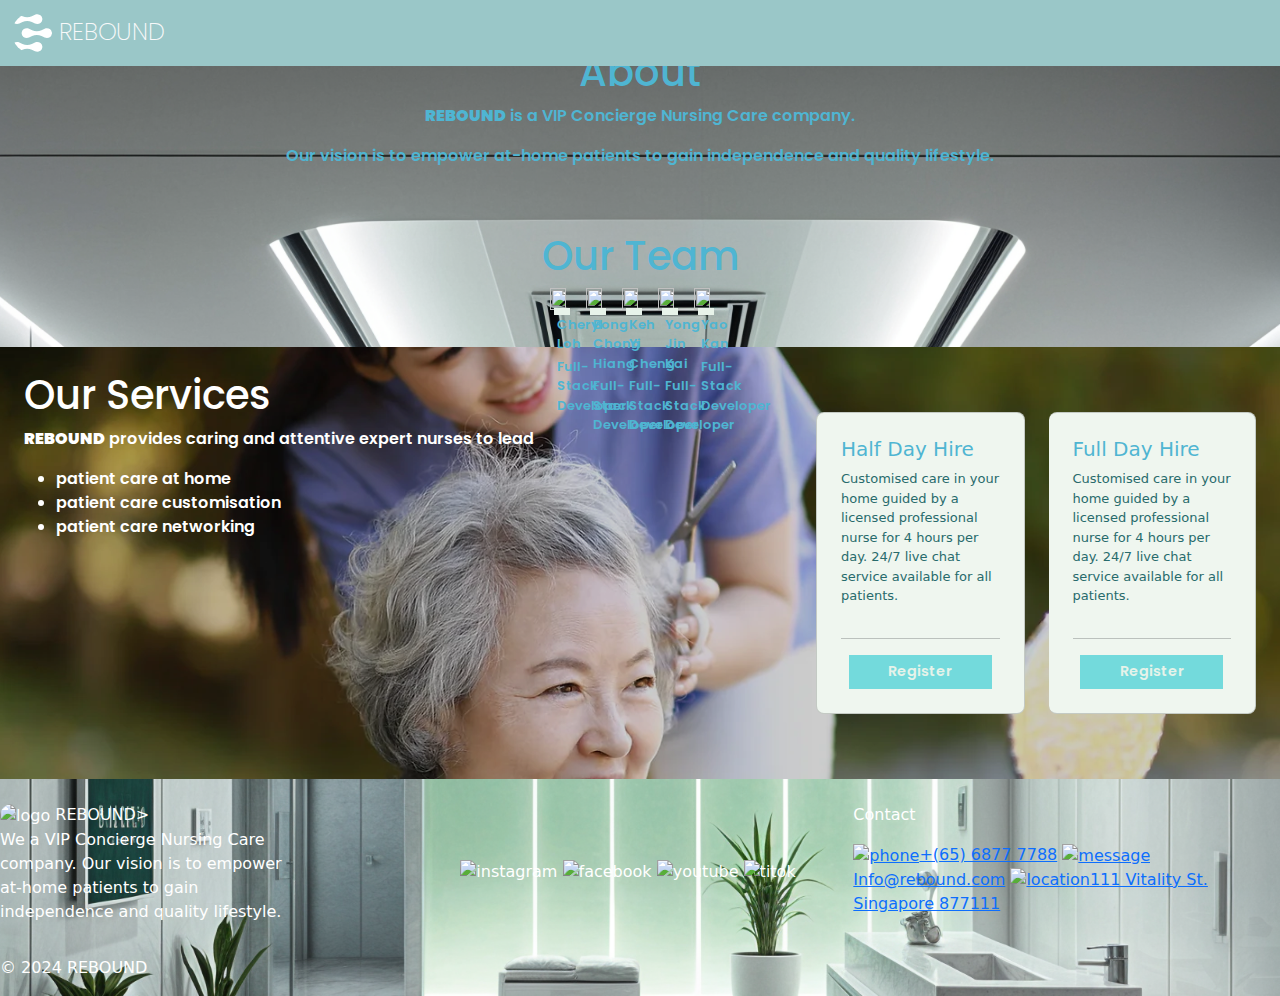
==== aboutus.html @ 7e70b180 "Merge pull request #5 from bong033/register" ====
<!DOCTYPE html>
<html lang="en">
<head>
    <meta charset="UTF-8">
    <meta name="viewport" content="width=device-width, initial-scale=1.0">
    <title>About Us</title>
    <link
      href="https://cdn.jsdelivr.net/npm/bootstrap@5.3.3/dist/css/bootstrap.min.css"
      rel="stylesheet"
      integrity="sha384-QWTKZyjpPEjISv5WaRU9OFeRpok6YctnYmDr5pNlyT2bRjXh0JMhjY6hW+ALEwIH"
      crossorigin="anonymous"
    />
    <!-- Import fonts awesome stylesheet -->
    <link rel="stylesheet" href="https://cdnjs.cloudflare.com/ajax/libs/font-awesome/6.6.0/css/all.min.css" integrity="sha512-Kc323vGBEqzTmouAECnVceyQqyqdsSiqLQISBL29aUW4U/M7pSPA/gEUZQqv1cwx4OnYxTxve5UMg5GT6L4JJg==" crossorigin="anonymous" referrerpolicy="no-referrer" />
    <!-- <link rel="stylesheet" href="../styles/index.css"> -->
    <link rel="stylesheet" href="/styles/index.css">
    <link rel="stylesheet" href="/styles/navbar.css">
    <link rel="stylesheet" href="/styles/footer.css">
    <link rel="stylesheet" href="styles/about.css">
</head>
<body>
   
    <!-- start of offcanvas navigation -->
    <nav class="navbar navbar-default navbar-expand-sm fixed-top" style="width: 100%">
        <div class="container-fluid">
            <a class="navbar-brand text-light" href="/index.html"><img src="/img/logo.svg" alt="logo"
                    style="width: 40px; height: 40px; object-fit: cover" class="rounded-pill" />&nbsp;REBOUND</a>
            <button class="navbar-toggler" type="button" data-bs-toggle="offcanvas" data-bs-target="#offcanvasNavbar"
                aria-controls="offcanvasNavbar" aria-label="Toggle navigation">
                <span class="navbar-toggler-icon"></span>
            </button>

            <!-- Offcanvas Menu -->
            <div class="offcanvas offcanvas-end" tabindex="-1" id="offcanvasNavbar"
                aria-labelledby="offcanvasNavbarLabel">
                <div class="offcanvas-header">
                    <h5 class="offcanvas-title" id="offcanvasNavbarLabel"></h5>
                    <button type="button" class="btn-close btn-close-black" data-bs-dismiss="offcanvas"
                        aria-label="Close"></button>
                </div>
                <div class="offcanvas-body bg-dark navbar-dark menu" id="navbarNav">
                    <div>
                       <!-- dynamic navbar -->
                    </div>   
                                  
                </div>
            </div>
        </div>
    </nav>
    <!-- end of offcanvasnavigation -->

    <!-- remove this divider when insert relevant page -->
    <!-- divider -->
    <div class="about-container">
        <div class="d-flex flex-column align-items-center about-text mx-5">
            <h1 class="mt-5">About</h1>
            <p class="poppins-semibold"><strong>REBOUND</strong> is a VIP Concierge Nursing Care company.</p>
            <p class="poppins-semibold">Our vision is to empower at-home patients to gain independence and quality
                lifestyle.</p>
        </div>
        <div class="our-team mt-5">
            <h1 class="text-center">Our Team</h1>
        </div>
        <div class="d-flex flex-wrap justify-content-center our-team-container ">
            <div class="position-relative img-container col-5 col-sm-5 col-md-auto">
                <img src="Images/imgplaceholder.png" alt="">
                <div class="our-team-text-container d-flex flex-column position-absolute bottom-0 end-0">
                    <p class="name ">Cheryl Loh</p>
                    <p class="job">Full-Stack Developer</p>
                </div>
            </div>
            <div class="position-relative img-container col-5 col-sm-5 col-md-auto">
                <img src="Images/imgplaceholder.png" alt="">
                <div class="our-team-text-container d-flex flex-column position-absolute bottom-0 end-0">
                    <p class="name">Bong Chong Hiang</p>
                    <p class="job">Full-Stack Developer</p>
                </div>
            </div>
            <div class="position-relative img-container col-5 col-sm-5 col-md-auto">
                <img src="Images/imgplaceholder.png" alt="">
                <div class="our-team-text-container d-flex flex-column position-absolute bottom-0 end-0">
                    <p class="name">Keh Yi Cheng</p>
                    <p class="job">Full-Stack Developer</p>
                </div>
            </div>
            <div class="position-relative img-container col-5 col-sm-5 col-md-auto">
                <img src="Images/imgplaceholder.png" alt="">
                <div class="our-team-text-container d-flex flex-column position-absolute bottom-0 end-0">
                    <p class="name">Yong Jin Kai</p>
                    <p class="job">Full-Stack Developer</p>
                </div>
            </div>
            <div class="position-relative img-container col-5 col-sm-5 col-md-auto">
                <img src="Images/imgplaceholder.png" alt="">
                <div class="our-team-text-container d-flex flex-column position-absolute bottom-0 end-0">
                    <p class="name">Yao Kan</p>
                    <p class="job">Full-Stack Developer</p>
                </div>
            </div>
        </div>
    </div>

    <div class="our-services-container d-flex justify-content-between">
        <div class="our-services-text">
            <h1 class="poppins-extralight">Our Services</h1>
            <p class="poppins-semibold"><strong>REBOUND</strong> provides caring and attentive expert nurses to lead</p>
            <ul class="poppins-semibold">
                <li>patient care at home</li>
                <li>patient care customisation</li>
                <li>patient care networking</li>
            </ul>
        </div>
        <div class="d-flex">
            <div class="card-group d-flex flex-wrap package-cards gap-4 align-items-center">
                <div class="card rounded-3 package-card">
                    <h5 id="halfdayhire" class="card-title">Half Day Hire</h5>
                    <p>Customised care in your home guided by a licensed professional nurse for 4 hours per day.
                        24/7 live chat service available for all patients.</p>
                    <hr>
                    <a href="#" class="register-button container">
                        <p class="text-center my-auto poppins-semibold">Register</p>
                    </a>
                </div>
                <div class="card rounded-3 package-card">
                    <h5 class="card-title">Full Day Hire</h5>
                    <p>Customised care in your home guided by a licensed professional nurse for 4 hours per day.
                        24/7 live chat service available for all patients.</p>
                    <hr>
                    <a href="#" class="register-button container">
                        <p class="text-center my-auto poppins-semibold">Register</p>
                    </a>
                </div>
            </div>
        </div>
    </div>

    <!-- start of footer -->

    <footer class="col footer-section">

        <div class="row py-3 pt-4 footer-top-section">
            <div class="row">
                <div class="col-md-3 footer-image-section">
                    <img src="/img/footer/logo-footer.svg" alt="logo" style="width: 40px; height: 40px; object-fit: cover" class="rounded-pill" />&nbsp;REBOUND>
                    <p class="footer-description-section">We a VIP Concierge Nursing Care company. Our vision is to empower at-home patients to gain independence and quality lifestyle.
                    </p>
                </div>

                <div class="col-md-1">
                    <!-- empty column -->
                </div>

                <div class="col-md-4 social-media-icon justify-content-center align-content-center text-center">
                    <img src="/img/footer/instagram_icon.webp" alt="instagram">
                    <img src="/img/footer/fb_icon.webp" alt="facebook">
                    <img src="/img/footer/youtube_icon.webp" alt="youtube">
                    <img src="/img/footer/titok_icon.webp" alt="titok">
                </div>

                <div class="col-md-4 footer-contact-section">
                    <p>Contact</p>
                    <a href="#"><img src="/img/footer/phone_icon.png" alt="phone"><span>+(65) 6877 7788</span></a>
                    <a href="#"><img src="/img/footer/message_icon.png" alt="message"><span>Info@rebound.com</span></a>
                    <a href="#"><img src="/img/footer/location_icon.png" alt="location"><span>111 Vitality St. Singapore 877111</span></a>
                    
                </div>
            </div>   
        </div>

        <div class="row footer-bottom-section">
            <p>&copy; 2024 REBOUND</p>
        </div>

    </footer>

    <!-- External Custom Script -->
    <script src="/scripts/Mock.js"></script>  <!-- TODO: to remove in production env. --> 
    <script src="/scripts/const.js"></script>
    
    <script src="/scripts/auth.js"></script>
    <script src="/scripts/components/NavController.js"></script>
    <script src="/scripts/loader.js"></script>
    
    <script src="/scripts/boostrap-ftns.js"></script>
    <script src="/scripts/form-validate.js"></script>

    <!-- end of footer -->

    <script 
        src="https://cdn.jsdelivr.net/npm/bootstrap@5.3.3/dist/js/bootstrap.bundle.min.js"
        integrity="sha384-YvpcrYf0tY3lHB60NNkmXc5s9fDVZLESaAA55NDzOxhy9GkcIdslK1eN7N6jIeHz"
        crossorigin="anonymous">
    </script>
</body>
</html>
---- styles/index.css ----
@import url('https://fonts.googleapis.com/css2?family=Poppins:ital,wght@0,100;0,200;0,300;0,400;0,500;0,600;0,700;0,800;0,900;1,100;1,200;1,300;1,400;1,500;1,600;1,700;1,800;1,900&display=swap');

/* universal settings */
*,*::before,*::after{
  margin:0;
  padding:0;
  /* outline: 1px dashed #ffffff20; */  /* temporary outline */
}

/* start of general section */

/* * {
    margin: 0px;
    padding: 0px;
} */

html,
body {
  height: 100dvh;
  width: 100%;
  margin: 0;
  padding: 0;
  color: #fff;
  background-image: url("../img/Home_background.png");
  background-repeat: no-repeat;
  background-position: top center;
  background-size:cover;
  background-attachment: fixed;
}

.about-us {
  padding-top: 5rem;
  padding-bottom: 5rem;
}

/* end of general section */

/* start of navigation section */

.navbar-toggler,
.btn-close {
  &:focus{
    box-shadow: none;
  } 
}

.navbar-default {
  background-color: #9ac7c8 !important;
  color: #fff !important;
  font-family: "Poppins", Arial;
  font-size: 1.125rem;
  font-weight: 600;
} 

.offcanvas-body {
  background-color: #9ac7c8 !important;
  color: #fff !important;
}

/* .offcanvas-header  {
  background-color: #393939 !important;
  color: #fff !important;
}  */

.navbar-brand {
  font-family: "Poppins", Arial;
  font-size: 1.5rem;
  font-weight: 200;
}

.navbar-brand:hover {
  color: #fff;
}

.nav-link {
  color: #5b5b5b
}

.active {
  color: #ffffff;
}

.menu {
  display: flex;   
  justify-content: end;
}

/* end of navigation section */

/* start of home section */

/* .logo {
  background-color: #000;
  border-radius: 50%;
  box-shadow: 0px 0px 20px black  ;
} */

.home-content {
  padding-top: 10rem;
}

.home-header {
  background-color: #74dadc5e;
  border-radius: 1rem;
  padding-top: 2rem;
  padding-bottom: 2rem;
}

.home-top-section h1 {
  padding-bottom: 1rem;
  font-family: "Poppins", Arial;
  font-size: 7rem;
  font-weight: 400;
}

.home-middle-section h3 {
  padding-bottom: 2rem;
  font-family: "Poppins", Arial;
  font-size: 1.8rem;
  font-weight: 600;
  color: #495048;
}

.btn-register {
  font-family: "Poppins", Arial;
  font-size: 1.1rem;
  font-weight: 500;
  background-color: #50B5D2;
  color: #fff;
  text-decoration: none;
  border-radius: 2rem;
  padding: 0.5rem 1.3rem;
}

/* for image placeholder */
/* .img-placeholder {
  width: 100%;
  height: 500px;
  background-size: cover;
  background-position-x: center;
  background-position-y: center;
  background-repeat: no-repeat;
  background-image: url("img/imgplaceholder.png");
  text-indent: -9999px;  */
  /* remove or comment out text indent if all images are available */
  /* padding-bottom: 1rem;
} */

.card-section {
  padding-top: 5rem;
  padding-bottom: 5rem;
}

.cardInfo {
  background-color: #fff;
  display: flex;
  flex-direction: column;
  justify-content: top;
  align-items: center;
  width: 18rem;
  height: 28rem;
  margin-bottom: 1rem;
  border-radius: 10px;

}

.cardInfo h5 {
  font-family: "Poppins", Arial;
  font-size: 1.1rem;
  font-weight: 600;
  text-align: center;
  width: 18rem;
  color: #50B5D2;
  padding-top: 1rem;
}

.cardInfo p {
  font-family: "Poppins", Arial;
  font-size: 1.2rem;
  font-weight: 200;
  color: #495048;
  text-align: center;
  width: 18rem;
  padding: 0 1rem 0 1rem;
}

.cardInfo img {
  width: 18rem;
  height: 18rem;
  border-top-left-radius: 10px;
  border-top-right-radius: 10px;
}

/* end of home section */

/* start of footer section */


/* end of footer */

/* start of about us section */

.about-us-section {
  padding-top: 5rem;
  padding-left: 4rem;
  margin-bottom: 5rem;
  margin-right: 5rem;
}

.about-us-header {
  margin-right: 5rem;
  margin-bottom: 5rem;
  border-right: 1px solid #787878;
}

.about-us-header h2 {
  font-size: 6rem; 
}

.about-us-subTitle {
  font-size: 2rem;
}

.about-us-description {
  font-size: 1.2rem;
  color: #787878;
}

/* end of about us section */

/* start of team member */

.team-details {
  display: flex;
  flex-direction: column;
  justify-content: center;
  margin-bottom: 2rem;
}

.team-member-name {
  display: flex;
  justify-content: left;
  align-items: center;
  background-color: #c8c8c8;
}

.team-member-name h4 {
  text-align: center;
  font-size: 1.2rem;
}

.team-img {
  width: 6.25rem;
  height: 6.25rem;
  border-radius: 50%;
  padding: 1rem;
}

.team-info {
  background-color: #fff;
  color: #000;
  font-size: 0.8rem;
  height: 12rem;
  padding: 1rem 1rem;
}

/* end of team member */

/* start of services section */

/* .services-section {
  display: flex;
  justify-content: space-between;
} */

.services-details {
  background-color: #2a2a2a;
  display: flex;
  flex-direction: column;
  justify-content: end;
  align-items: center; 
  padding-bottom: 2rem;
  width: 16rem;
  height: 25rem;
  margin-bottom: 1rem;
  margin-right: 2rem;
}

.services-info, .services-type {
  width: 15rem;
  text-align: left;
  color: #787878;
}

.services-type h4 {
  padding-bottom: 1rem;
  color: #889ce7;
}

/* end of services section */

/* start of login section */

.login-section h2 {
  display: flex;
  justify-content: center;
  padding-bottom: 1rem;
}

.login-section {
  margin-top: 6rem;
  margin-bottom: 2rem;
  padding: 3rem;
  background-color: #7aa5b286;
  color: #fff;
  border-radius: 8px;
  width: 70%;
}

.login-subsection {
  padding-bottom: 1rem;
}

.login-btn {
  display: flex;
  justify-content: space-between;
  padding-top: 1rem;
}

.login-left-section {
  display: flex;
  justify-content: left;
}

.login-right-section {
  display: flex;
  justify-content: right;
}

.login-reset-btn {
  margin-right: 2rem;
}

/* end of login section */
---- styles/index.css ----
@import url('https://fonts.googleapis.com/css2?family=Poppins:ital,wght@0,100;0,200;0,300;0,400;0,500;0,600;0,700;0,800;0,900;1,100;1,200;1,300;1,400;1,500;1,600;1,700;1,800;1,900&display=swap');

/* universal settings */
*,*::before,*::after{
  margin:0;
  padding:0;
  /* outline: 1px dashed #ffffff20; */  /* temporary outline */
}

/* start of general section */

/* * {
    margin: 0px;
    padding: 0px;
} */

html,
body {
  height: 100dvh;
  width: 100%;
  margin: 0;
  padding: 0;
  color: #fff;
  background-image: url("../img/Home_background.png");
  background-repeat: no-repeat;
  background-position: top center;
  background-size:cover;
  background-attachment: fixed;
}

.about-us {
  padding-top: 5rem;
  padding-bottom: 5rem;
}

/* end of general section */

/* start of navigation section */

.navbar-toggler,
.btn-close {
  &:focus{
    box-shadow: none;
  } 
}

.navbar-default {
  background-color: #9ac7c8 !important;
  color: #fff !important;
  font-family: "Poppins", Arial;
  font-size: 1.125rem;
  font-weight: 600;
} 

.offcanvas-body {
  background-color: #9ac7c8 !important;
  color: #fff !important;
}

/* .offcanvas-header  {
  background-color: #393939 !important;
  color: #fff !important;
}  */

.navbar-brand {
  font-family: "Poppins", Arial;
  font-size: 1.5rem;
  font-weight: 200;
}

.navbar-brand:hover {
  color: #fff;
}

.nav-link {
  color: #5b5b5b
}

.active {
  color: #ffffff;
}

.menu {
  display: flex;   
  justify-content: end;
}

/* end of navigation section */

/* start of home section */

/* .logo {
  background-color: #000;
  border-radius: 50%;
  box-shadow: 0px 0px 20px black  ;
} */

.home-content {
  padding-top: 10rem;
}

.home-header {
  background-color: #74dadc5e;
  border-radius: 1rem;
  padding-top: 2rem;
  padding-bottom: 2rem;
}

.home-top-section h1 {
  padding-bottom: 1rem;
  font-family: "Poppins", Arial;
  font-size: 7rem;
  font-weight: 400;
}

.home-middle-section h3 {
  padding-bottom: 2rem;
  font-family: "Poppins", Arial;
  font-size: 1.8rem;
  font-weight: 600;
  color: #495048;
}

.btn-register {
  font-family: "Poppins", Arial;
  font-size: 1.1rem;
  font-weight: 500;
  background-color: #50B5D2;
  color: #fff;
  text-decoration: none;
  border-radius: 2rem;
  padding: 0.5rem 1.3rem;
}

/* for image placeholder */
/* .img-placeholder {
  width: 100%;
  height: 500px;
  background-size: cover;
  background-position-x: center;
  background-position-y: center;
  background-repeat: no-repeat;
  background-image: url("img/imgplaceholder.png");
  text-indent: -9999px;  */
  /* remove or comment out text indent if all images are available */
  /* padding-bottom: 1rem;
} */

.card-section {
  padding-top: 5rem;
  padding-bottom: 5rem;
}

.cardInfo {
  background-color: #fff;
  display: flex;
  flex-direction: column;
  justify-content: top;
  align-items: center;
  width: 18rem;
  height: 28rem;
  margin-bottom: 1rem;
  border-radius: 10px;

}

.cardInfo h5 {
  font-family: "Poppins", Arial;
  font-size: 1.1rem;
  font-weight: 600;
  text-align: center;
  width: 18rem;
  color: #50B5D2;
  padding-top: 1rem;
}

.cardInfo p {
  font-family: "Poppins", Arial;
  font-size: 1.2rem;
  font-weight: 200;
  color: #495048;
  text-align: center;
  width: 18rem;
  padding: 0 1rem 0 1rem;
}

.cardInfo img {
  width: 18rem;
  height: 18rem;
  border-top-left-radius: 10px;
  border-top-right-radius: 10px;
}

/* end of home section */

/* start of footer section */


/* end of footer */

/* start of about us section */

.about-us-section {
  padding-top: 5rem;
  padding-left: 4rem;
  margin-bottom: 5rem;
  margin-right: 5rem;
}

.about-us-header {
  margin-right: 5rem;
  margin-bottom: 5rem;
  border-right: 1px solid #787878;
}

.about-us-header h2 {
  font-size: 6rem; 
}

.about-us-subTitle {
  font-size: 2rem;
}

.about-us-description {
  font-size: 1.2rem;
  color: #787878;
}

/* end of about us section */

/* start of team member */

.team-details {
  display: flex;
  flex-direction: column;
  justify-content: center;
  margin-bottom: 2rem;
}

.team-member-name {
  display: flex;
  justify-content: left;
  align-items: center;
  background-color: #c8c8c8;
}

.team-member-name h4 {
  text-align: center;
  font-size: 1.2rem;
}

.team-img {
  width: 6.25rem;
  height: 6.25rem;
  border-radius: 50%;
  padding: 1rem;
}

.team-info {
  background-color: #fff;
  color: #000;
  font-size: 0.8rem;
  height: 12rem;
  padding: 1rem 1rem;
}

/* end of team member */

/* start of services section */

/* .services-section {
  display: flex;
  justify-content: space-between;
} */

.services-details {
  background-color: #2a2a2a;
  display: flex;
  flex-direction: column;
  justify-content: end;
  align-items: center; 
  padding-bottom: 2rem;
  width: 16rem;
  height: 25rem;
  margin-bottom: 1rem;
  margin-right: 2rem;
}

.services-info, .services-type {
  width: 15rem;
  text-align: left;
  color: #787878;
}

.services-type h4 {
  padding-bottom: 1rem;
  color: #889ce7;
}

/* end of services section */

/* start of login section */

.login-section h2 {
  display: flex;
  justify-content: center;
  padding-bottom: 1rem;
}

.login-section {
  margin-top: 6rem;
  margin-bottom: 2rem;
  padding: 3rem;
  background-color: #7aa5b286;
  color: #fff;
  border-radius: 8px;
  width: 70%;
}

.login-subsection {
  padding-bottom: 1rem;
}

.login-btn {
  display: flex;
  justify-content: space-between;
  padding-top: 1rem;
}

.login-left-section {
  display: flex;
  justify-content: left;
}

.login-right-section {
  display: flex;
  justify-content: right;
}

.login-reset-btn {
  margin-right: 2rem;
}

/* end of login section */
---- styles/about.css ----
@import url("https://fonts.googleapis.com/css2?family=Poppins:ital,wght@0,100;0,200;0,300;0,400;0,500;0,600;0,700;0,800;0,900;1,100;1,200;1,300;1,400;1,500;1,600;1,700;1,800;1,900&display=swap");

.poppins-extralight {
  font-family: "Poppins", sans-serif;
  font-weight: bold;
  font-style: normal;
}

.poppins-semibold {
  font-family: "Poppins", sans-serif;
  font-weight: 600;
  font-style: normal;
}

.about-container {
  /* height: 100dvh; */
  font-family: "Poppins", sans-serif;
  color: #4fb5d2;
  font-weight: bold;
  font-style: normal;
}

.img-container {
  margin-bottom: 3rem;
  margin: 0rem 1rem 2rem 0rem;
  
}

.img-container img {
  width: 90%;
  height: 90%;
}

.our-team-text-container {
  height: 25%;
  width: 80%;
  padding-left: 0.2rem;
  background-color: #e8f3ea;

}

.our-team-text-container > * {
  font-size: small;
  margin: 0;
  font-weight: 600;
}

.our-team-text-container > .name {
  padding: 0.4rem 0rem 0.2rem 0rem;
}

.our-services-container {
  background-image: url("../img/About_background.webp");
  background-repeat: no-repeat;
  background-size: cover;
  background-position: center;
  padding: 1.5rem;
  background-color: rgba(0, 0, 0, 0.2);
  background-blend-mode: overlay;
  min-height: 27rem;
  max-width: 100%;
  /* width: 100%; */
  height: auto;
  width: 100dvw !important;
}

.our-services-text {
  color: white;
}

.our-services-text h1 {
  font-weight: 500;
}

.package-cards p {
  color: #286b6c !important;
  font-size: small;
}

.card-title {
  color: #4fb5d2 !important;
}

.package-card {
  width: 13rem !important;
  padding: 1.5rem;
  height: auto !important;
  background-color: #eff6ef !important;
  max-width: 100% !important;
}

.register-button {
  background-color: #73dadc;
  padding: 0.4rem 0rem;
  /* min-width: 40%; */
  width: 90% !important;
  text-decoration: none;
}
.register-button p {
  color: #e6f3ea !important;
  font-size: 0.9rem;
}

.register-button:hover {
  background-color: #eff6ef;
  outline: 1px solid #73dadc;
}
.register-button:hover p {
  color: #73dadc !important;
}
@media (max-width: 700px) {
  .our-services-container {
    flex-direction: column;
  }
  .package-cards {
    display: flex;
    justify-content: center;
  }
}
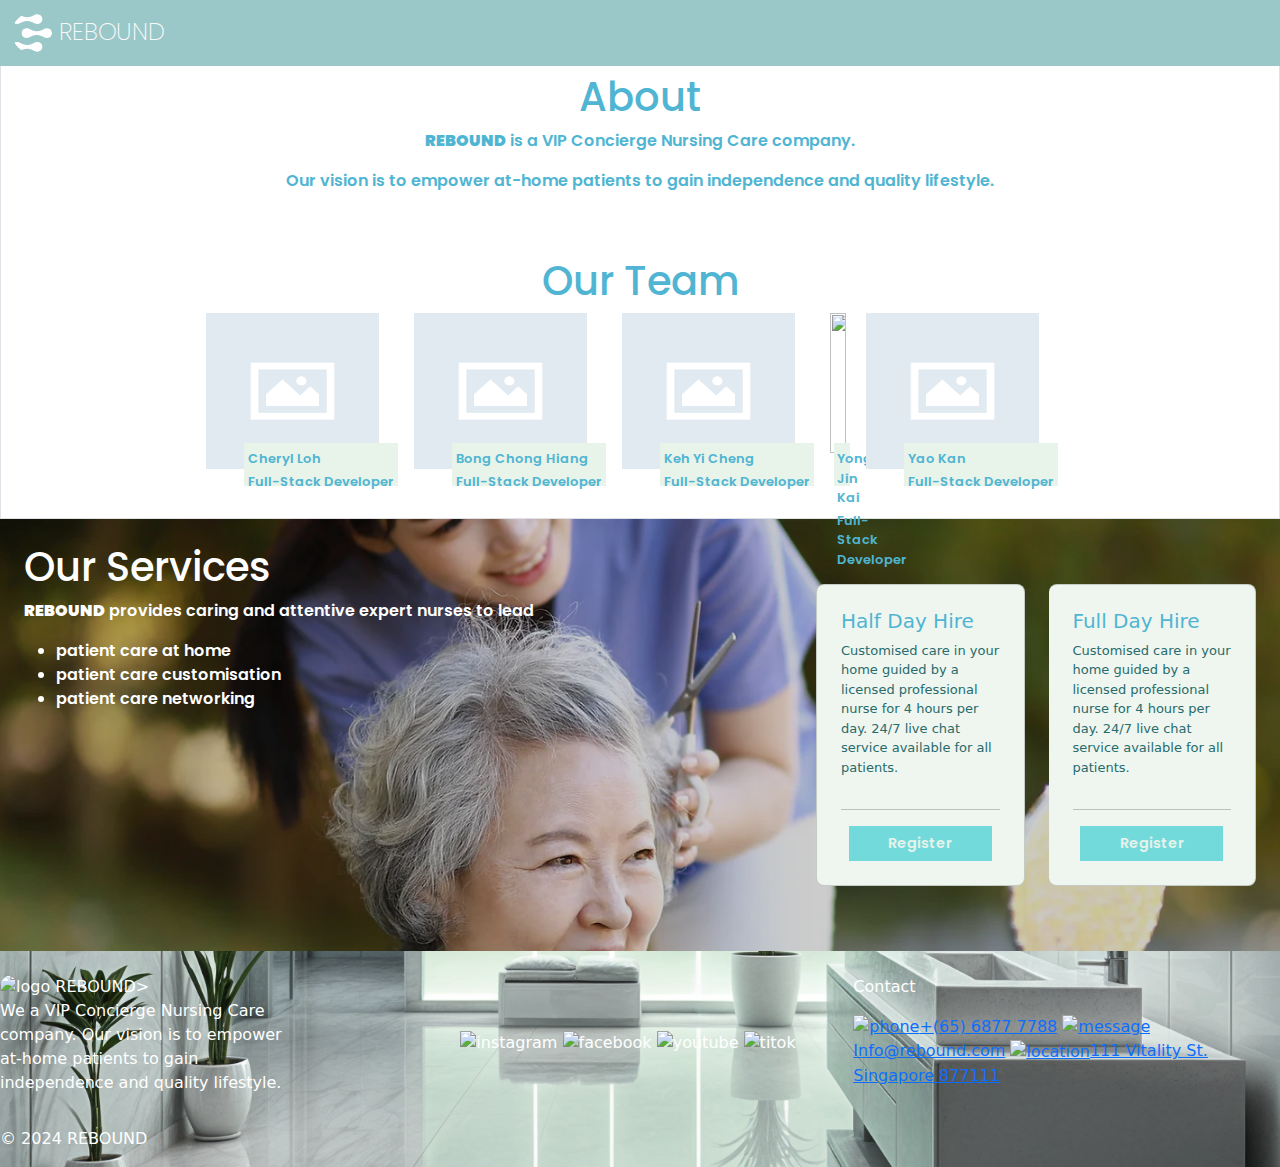
==== commit b118a656: "add in profilepic sample in about.html" ====
--- a/aboutus.html
+++ b/aboutus.html
@@ -21,7 +21,7 @@
 <body>
    
     <!-- start of offcanvas navigation -->
-    <nav class="navbar navbar-default navbar-expand-sm fixed-top" style="width: 100%">
+     <nav class="navbar navbar-default navbar-expand-sm fixed-top" style="width: 100%">
         <div class="container-fluid">
             <a class="navbar-brand text-light" href="/index.html"><img src="/img/logo.svg" alt="logo"
                     style="width: 40px; height: 40px; object-fit: cover" class="rounded-pill" />&nbsp;REBOUND</a>
@@ -47,12 +47,11 @@
             </div>
         </div>
     </nav>
-    <!-- end of offcanvasnavigation -->
+    <!-- end of offcanvas navigation -->
 
-    <!-- remove this divider when insert relevant page -->
-    <!-- divider -->
-    <div class="about-container">
-        <div class="d-flex flex-column align-items-center about-text mx-5">
+<!-- Start of About us section -->
+    <div class="about-container border">
+        <div class="d-flex flex-column align-items-center about-text mx-5 mt-4">
             <h1 class="mt-5">About</h1>
             <p class="poppins-semibold"><strong>REBOUND</strong> is a VIP Concierge Nursing Care company.</p>
             <p class="poppins-semibold">Our vision is to empower at-home patients to gain independence and quality
@@ -63,35 +62,35 @@
         </div>
         <div class="d-flex flex-wrap justify-content-center our-team-container ">
             <div class="position-relative img-container col-5 col-sm-5 col-md-auto">
-                <img src="Images/imgplaceholder.png" alt="">
+                <img src="img/imgplaceholder.png" alt="">
                 <div class="our-team-text-container d-flex flex-column position-absolute bottom-0 end-0">
                     <p class="name ">Cheryl Loh</p>
                     <p class="job">Full-Stack Developer</p>
                 </div>
             </div>
             <div class="position-relative img-container col-5 col-sm-5 col-md-auto">
-                <img src="Images/imgplaceholder.png" alt="">
+                <img src="img/imgplaceholder.png" alt="">
                 <div class="our-team-text-container d-flex flex-column position-absolute bottom-0 end-0">
                     <p class="name">Bong Chong Hiang</p>
                     <p class="job">Full-Stack Developer</p>
                 </div>
             </div>
             <div class="position-relative img-container col-5 col-sm-5 col-md-auto">
-                <img src="Images/imgplaceholder.png" alt="">
+                <img src="img/imgplaceholder.png" alt="">
                 <div class="our-team-text-container d-flex flex-column position-absolute bottom-0 end-0">
                     <p class="name">Keh Yi Cheng</p>
                     <p class="job">Full-Stack Developer</p>
                 </div>
             </div>
             <div class="position-relative img-container col-5 col-sm-5 col-md-auto">
-                <img src="Images/imgplaceholder.png" alt="">
+                <img src="img/jinkai.png" alt="">
                 <div class="our-team-text-container d-flex flex-column position-absolute bottom-0 end-0">
                     <p class="name">Yong Jin Kai</p>
                     <p class="job">Full-Stack Developer</p>
                 </div>
             </div>
             <div class="position-relative img-container col-5 col-sm-5 col-md-auto">
-                <img src="Images/imgplaceholder.png" alt="">
+                <img src="img/imgplaceholder.png" alt="">
                 <div class="our-team-text-container d-flex flex-column position-absolute bottom-0 end-0">
                     <p class="name">Yao Kan</p>
                     <p class="job">Full-Stack Developer</p>
@@ -100,6 +99,7 @@
         </div>
     </div>
 
+    <!-- Start of Our services -->
     <div class="our-services-container d-flex justify-content-between">
         <div class="our-services-text">
             <h1 class="poppins-extralight">Our Services</h1>
@@ -140,24 +140,24 @@
 
         <div class="row py-3 pt-4 footer-top-section">
             <div class="row">
-                <div class="col-md-3 footer-image-section">
+                <div class="col-sm-4 col-md-3 col-lg-3 footer-image-section">
                     <img src="/img/footer/logo-footer.svg" alt="logo" style="width: 40px; height: 40px; object-fit: cover" class="rounded-pill" />&nbsp;REBOUND>
                     <p class="footer-description-section">We a VIP Concierge Nursing Care company. Our vision is to empower at-home patients to gain independence and quality lifestyle.
                     </p>
                 </div>
 
-                <div class="col-md-1">
-                    <!-- empty column -->
+                <div class="col-sm-0 col-md-1 col-lg-1">
+                    <!-- empty slot -->
                 </div>
 
-                <div class="col-md-4 social-media-icon justify-content-center align-content-center text-center">
+                <div class="col-sm-4 col-md-4 col-lg-4 social-media-icon justify-content-center align-content-center text-center">
                     <img src="/img/footer/instagram_icon.webp" alt="instagram">
                     <img src="/img/footer/fb_icon.webp" alt="facebook">
                     <img src="/img/footer/youtube_icon.webp" alt="youtube">
                     <img src="/img/footer/titok_icon.webp" alt="titok">
                 </div>
 
-                <div class="col-md-4 footer-contact-section">
+                <div class="col-sm-4 col-md-4 col-lg-4 footer-contact-section">
                     <p>Contact</p>
                     <a href="#"><img src="/img/footer/phone_icon.png" alt="phone"><span>+(65) 6877 7788</span></a>
                     <a href="#"><img src="/img/footer/message_icon.png" alt="message"><span>Info@rebound.com</span></a>
--- a/styles/about.css
+++ b/styles/about.css
@@ -18,12 +18,15 @@
   color: #4fb5d2;
   font-weight: bold;
   font-style: normal;
+  /* background-image: none !important; */
+  background-color: white;
 }
 
 .img-container {
   margin-bottom: 3rem;
   margin: 0rem 1rem 2rem 0rem;
-  
+  max-width: 12rem;
+  /* max-height: 12rem; */
 }
 
 .img-container img {
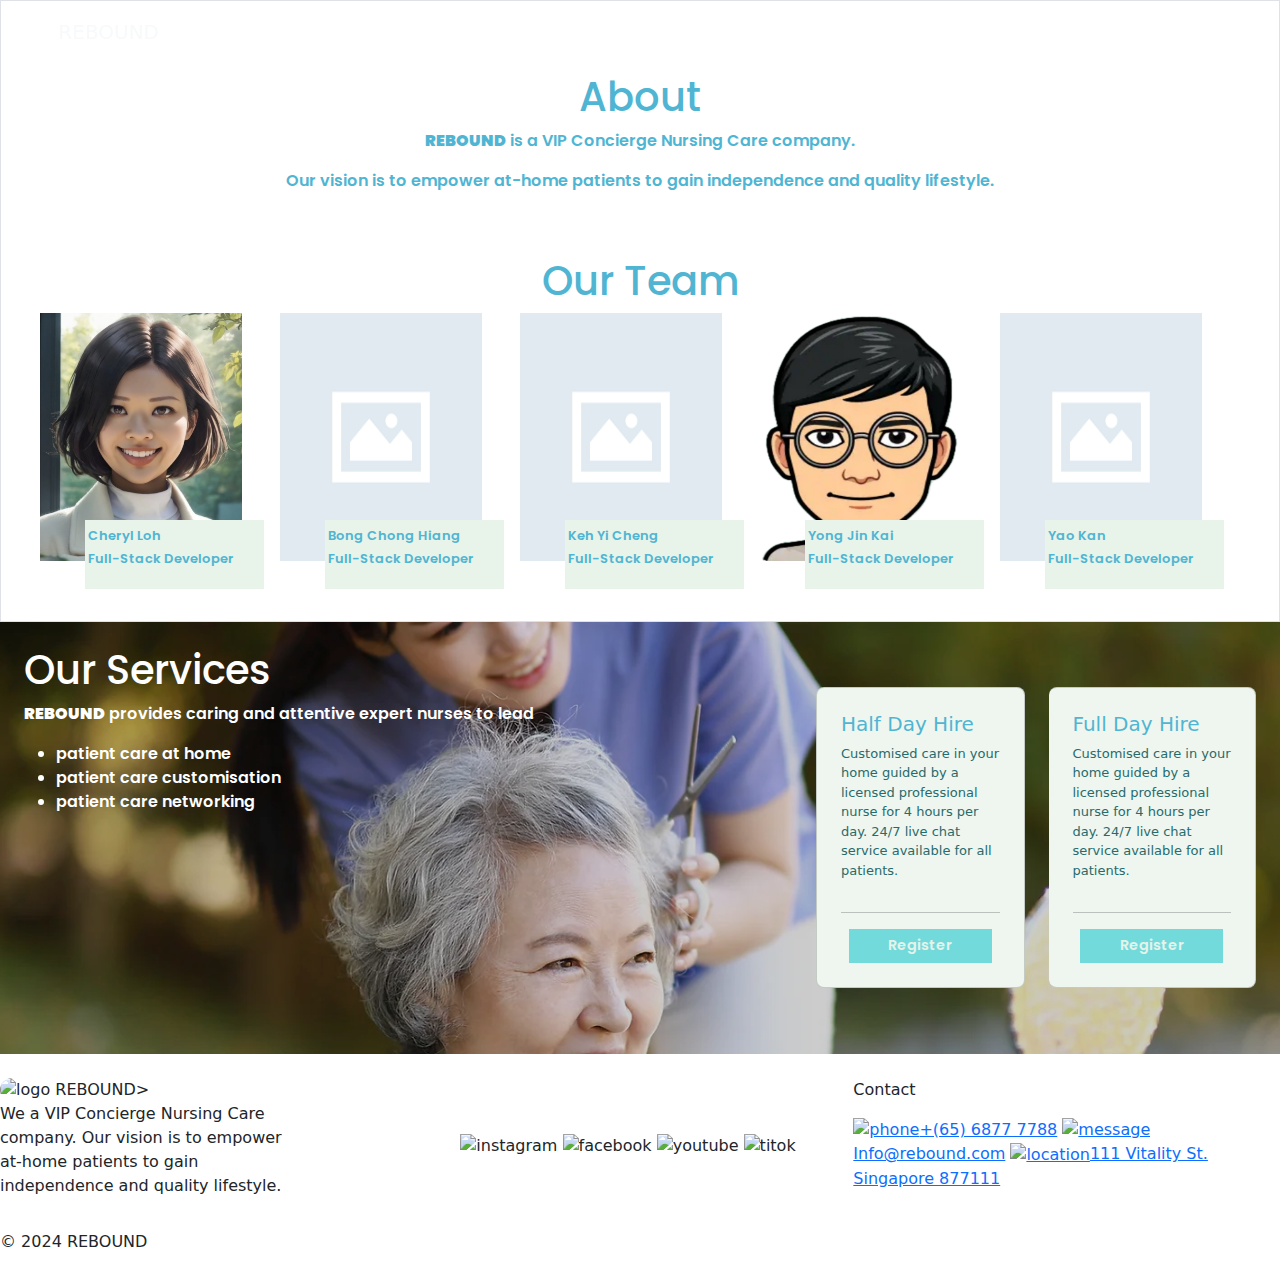
==== commit 18879504: "added in sample profile pics" ====
--- a/aboutus.html
+++ b/aboutus.html
@@ -1,25 +1,25 @@
 <!DOCTYPE html>
 <html lang="en">
+
 <head>
     <meta charset="UTF-8">
     <meta name="viewport" content="width=device-width, initial-scale=1.0">
     <title>About Us</title>
-    <link
-      href="https://cdn.jsdelivr.net/npm/bootstrap@5.3.3/dist/css/bootstrap.min.css"
-      rel="stylesheet"
-      integrity="sha384-QWTKZyjpPEjISv5WaRU9OFeRpok6YctnYmDr5pNlyT2bRjXh0JMhjY6hW+ALEwIH"
-      crossorigin="anonymous"
-    />
+    <link href="https://cdn.jsdelivr.net/npm/bootstrap@5.3.3/dist/css/bootstrap.min.css" rel="stylesheet"
+        integrity="sha384-QWTKZyjpPEjISv5WaRU9OFeRpok6YctnYmDr5pNlyT2bRjXh0JMhjY6hW+ALEwIH" crossorigin="anonymous" />
     <!-- Import fonts awesome stylesheet -->
-    <link rel="stylesheet" href="https://cdnjs.cloudflare.com/ajax/libs/font-awesome/6.6.0/css/all.min.css" integrity="sha512-Kc323vGBEqzTmouAECnVceyQqyqdsSiqLQISBL29aUW4U/M7pSPA/gEUZQqv1cwx4OnYxTxve5UMg5GT6L4JJg==" crossorigin="anonymous" referrerpolicy="no-referrer" />
-    <!-- <link rel="stylesheet" href="../styles/index.css"> -->
-    <link rel="stylesheet" href="/styles/index.css">
+    <link rel="stylesheet" href="https://cdnjs.cloudflare.com/ajax/libs/font-awesome/6.6.0/css/all.min.css"
+        integrity="sha512-Kc323vGBEqzTmouAECnVceyQqyqdsSiqLQISBL29aUW4U/M7pSPA/gEUZQqv1cwx4OnYxTxve5UMg5GT6L4JJg=="
+        crossorigin="anonymous" referrerpolicy="no-referrer" />
+   <!-- <link rel="stylesheet" href="../styles/index.css"> -->
+    <!-- <link rel="stylesheet" href="/styles/index.css"> -->
     <link rel="stylesheet" href="/styles/navbar.css">
     <link rel="stylesheet" href="/styles/footer.css">
     <link rel="stylesheet" href="styles/about.css">
 </head>
+
 <body>
-   
+
     <!-- start of offcanvas navigation -->
      <nav class="navbar navbar-default navbar-expand-sm fixed-top" style="width: 100%">
         <div class="container-fluid">
@@ -40,9 +40,9 @@
                 </div>
                 <div class="offcanvas-body bg-dark navbar-dark menu" id="navbarNav">
                     <div>
-                       <!-- dynamic navbar -->
-                    </div>   
-                                  
+                        <!-- dynamic navbar -->
+                    </div>
+
                 </div>
             </div>
         </div>
@@ -62,28 +62,28 @@
         </div>
         <div class="d-flex flex-wrap justify-content-center our-team-container ">
             <div class="position-relative img-container col-5 col-sm-5 col-md-auto">
+                <img src="img/profilepictures/cheryl.png" alt="" class="img-cheryl">
+                <div class="our-team-text-container d-flex flex-column position-absolute bottom-0 end-0">
+                    <p class="name cheryl">Cheryl Loh</p>
+                    <p class="job">Full-Stack Developer</p>
+                </div>
+            </div>
+            <div class="position-relative img-container col-5 col-sm-5 col-md-auto">
                 <img src="img/imgplaceholder.png" alt="">
                 <div class="our-team-text-container d-flex flex-column position-absolute bottom-0 end-0">
-                    <p class="name ">Cheryl Loh</p>
+                    <p class="name">Bong Chong Hiang</p>
                     <p class="job">Full-Stack Developer</p>
                 </div>
             </div>
             <div class="position-relative img-container col-5 col-sm-5 col-md-auto">
                 <img src="img/imgplaceholder.png" alt="">
                 <div class="our-team-text-container d-flex flex-column position-absolute bottom-0 end-0">
-                    <p class="name">Bong Chong Hiang</p>
-                    <p class="job">Full-Stack Developer</p>
-                </div>
-            </div>
-            <div class="position-relative img-container col-5 col-sm-5 col-md-auto">
-                <img src="img/imgplaceholder.png" alt="">
-                <div class="our-team-text-container d-flex flex-column position-absolute bottom-0 end-0">
                     <p class="name">Keh Yi Cheng</p>
                     <p class="job">Full-Stack Developer</p>
                 </div>
             </div>
             <div class="position-relative img-container col-5 col-sm-5 col-md-auto">
-                <img src="img/jinkai.png" alt="">
+                <img src="img/profilepictures/jinkai.png" alt="" class="img-kai">
                 <div class="our-team-text-container d-flex flex-column position-absolute bottom-0 end-0">
                     <p class="name">Yong Jin Kai</p>
                     <p class="job">Full-Stack Developer</p>
@@ -141,8 +141,10 @@
         <div class="row py-3 pt-4 footer-top-section">
             <div class="row">
                 <div class="col-sm-4 col-md-3 col-lg-3 footer-image-section">
-                    <img src="/img/footer/logo-footer.svg" alt="logo" style="width: 40px; height: 40px; object-fit: cover" class="rounded-pill" />&nbsp;REBOUND>
-                    <p class="footer-description-section">We a VIP Concierge Nursing Care company. Our vision is to empower at-home patients to gain independence and quality lifestyle.
+                    <img src="/img/footer/logo-footer.svg" alt="logo"
+                        style="width: 40px; height: 40px; object-fit: cover" class="rounded-pill" />&nbsp;REBOUND>
+                    <p class="footer-description-section">We a VIP Concierge Nursing Care company. Our vision is to
+                        empower at-home patients to gain independence and quality lifestyle.
                     </p>
                 </div>
 
@@ -150,7 +152,8 @@
                     <!-- empty slot -->
                 </div>
 
-                <div class="col-sm-4 col-md-4 col-lg-4 social-media-icon justify-content-center align-content-center text-center">
+                <div
+                    class="col-sm-4 col-md-4 col-lg-4 social-media-icon justify-content-center align-content-center text-center">
                     <img src="/img/footer/instagram_icon.webp" alt="instagram">
                     <img src="/img/footer/fb_icon.webp" alt="facebook">
                     <img src="/img/footer/youtube_icon.webp" alt="youtube">
@@ -161,10 +164,11 @@
                     <p>Contact</p>
                     <a href="#"><img src="/img/footer/phone_icon.png" alt="phone"><span>+(65) 6877 7788</span></a>
                     <a href="#"><img src="/img/footer/message_icon.png" alt="message"><span>Info@rebound.com</span></a>
-                    <a href="#"><img src="/img/footer/location_icon.png" alt="location"><span>111 Vitality St. Singapore 877111</span></a>
-                    
-                </div>
-            </div>   
+                    <a href="#"><img src="/img/footer/location_icon.png" alt="location"><span>111 Vitality St. Singapore
+                            877111</span></a>
+
+                </div>
+            </div>
         </div>
 
         <div class="row footer-bottom-section">
@@ -174,22 +178,23 @@
     </footer>
 
     <!-- External Custom Script -->
-    <script src="/scripts/Mock.js"></script>  <!-- TODO: to remove in production env. --> 
+    <script src="/scripts/Mock.js"></script> <!-- TODO: to remove in production env. -->
     <script src="/scripts/const.js"></script>
-    
+
     <script src="/scripts/auth.js"></script>
     <script src="/scripts/components/NavController.js"></script>
     <script src="/scripts/loader.js"></script>
-    
+    <script src="/scripts/navbar.js"></script>
+
     <script src="/scripts/boostrap-ftns.js"></script>
     <script src="/scripts/form-validate.js"></script>
 
     <!-- end of footer -->
 
-    <script 
-        src="https://cdn.jsdelivr.net/npm/bootstrap@5.3.3/dist/js/bootstrap.bundle.min.js"
+    <script src="https://cdn.jsdelivr.net/npm/bootstrap@5.3.3/dist/js/bootstrap.bundle.min.js"
         integrity="sha384-YvpcrYf0tY3lHB60NNkmXc5s9fDVZLESaAA55NDzOxhy9GkcIdslK1eN7N6jIeHz"
-        crossorigin="anonymous">
-    </script>
+        crossorigin="anonymous"></script>
+
 </body>
+
 </html>--- a/styles/about.css
+++ b/styles/about.css
@@ -25,13 +25,16 @@
 .img-container {
   margin-bottom: 3rem;
   margin: 0rem 1rem 2rem 0rem;
-  max-width: 12rem;
-  /* max-height: 12rem; */
+  max-width: 14rem;
 }
 
 .img-container img {
   width: 90%;
   height: 90%;
+}
+
+.img-cheryl{
+  object-fit: cover;
 }
 
 .our-team-text-container {
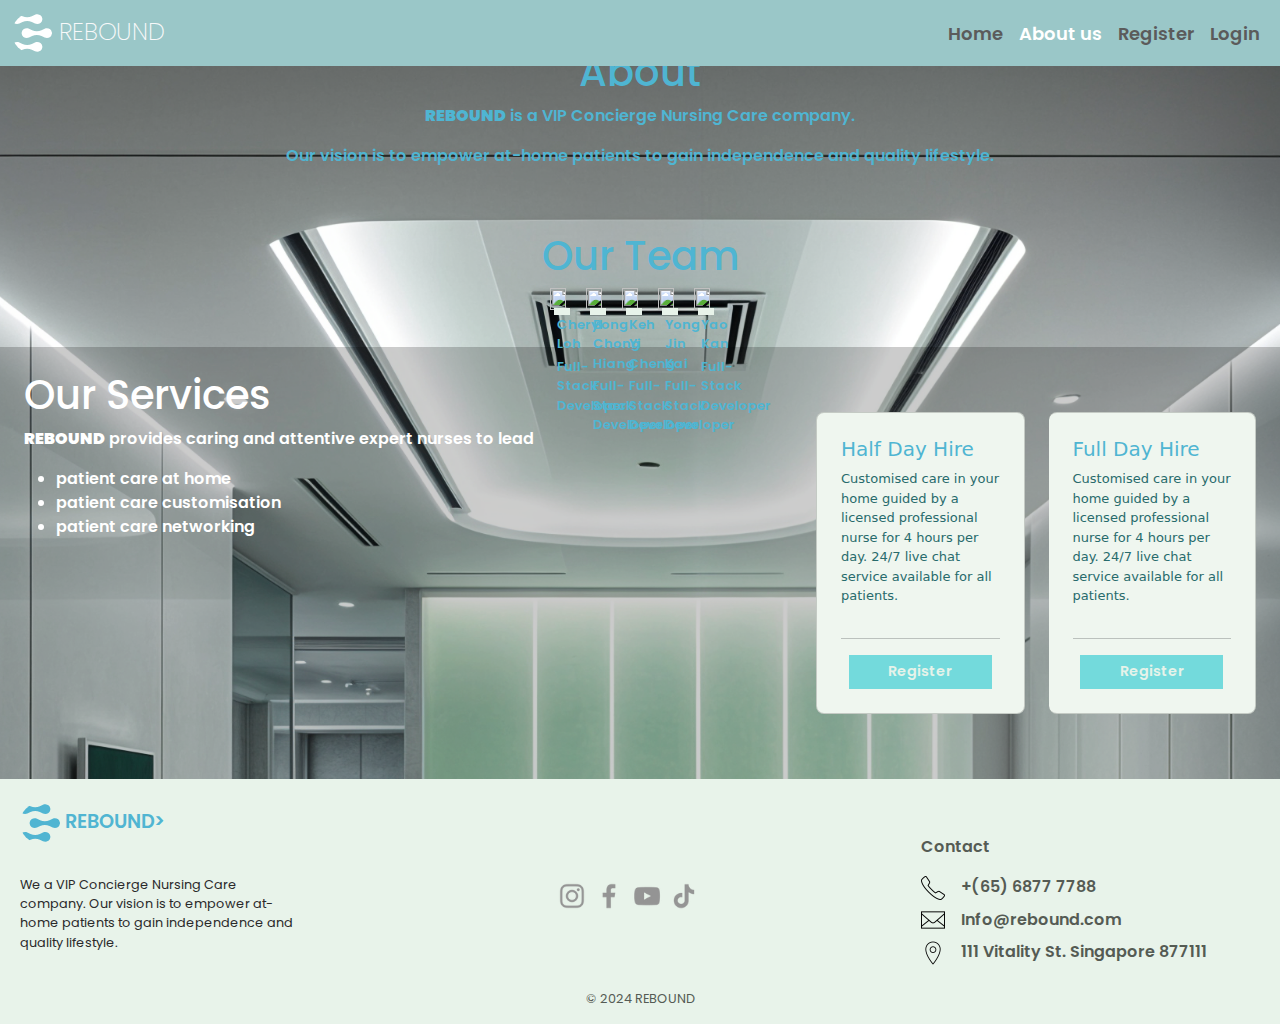
==== commit b4259cdb: "Merge branch 'main' into navbar" ====
--- a/aboutus.html
+++ b/aboutus.html
@@ -1,27 +1,27 @@
 <!DOCTYPE html>
 <html lang="en">
-
 <head>
     <meta charset="UTF-8">
     <meta name="viewport" content="width=device-width, initial-scale=1.0">
     <title>About Us</title>
-    <link href="https://cdn.jsdelivr.net/npm/bootstrap@5.3.3/dist/css/bootstrap.min.css" rel="stylesheet"
-        integrity="sha384-QWTKZyjpPEjISv5WaRU9OFeRpok6YctnYmDr5pNlyT2bRjXh0JMhjY6hW+ALEwIH" crossorigin="anonymous" />
+    <link
+      href="https://cdn.jsdelivr.net/npm/bootstrap@5.3.3/dist/css/bootstrap.min.css"
+      rel="stylesheet"
+      integrity="sha384-QWTKZyjpPEjISv5WaRU9OFeRpok6YctnYmDr5pNlyT2bRjXh0JMhjY6hW+ALEwIH"
+      crossorigin="anonymous"
+    />
     <!-- Import fonts awesome stylesheet -->
-    <link rel="stylesheet" href="https://cdnjs.cloudflare.com/ajax/libs/font-awesome/6.6.0/css/all.min.css"
-        integrity="sha512-Kc323vGBEqzTmouAECnVceyQqyqdsSiqLQISBL29aUW4U/M7pSPA/gEUZQqv1cwx4OnYxTxve5UMg5GT6L4JJg=="
-        crossorigin="anonymous" referrerpolicy="no-referrer" />
-   <!-- <link rel="stylesheet" href="../styles/index.css"> -->
-    <!-- <link rel="stylesheet" href="/styles/index.css"> -->
+    <link rel="stylesheet" href="https://cdnjs.cloudflare.com/ajax/libs/font-awesome/6.6.0/css/all.min.css" integrity="sha512-Kc323vGBEqzTmouAECnVceyQqyqdsSiqLQISBL29aUW4U/M7pSPA/gEUZQqv1cwx4OnYxTxve5UMg5GT6L4JJg==" crossorigin="anonymous" referrerpolicy="no-referrer" />
+    <!-- <link rel="stylesheet" href="../styles/index.css"> -->
+    <link rel="stylesheet" href="/styles/index.css">
     <link rel="stylesheet" href="/styles/navbar.css">
     <link rel="stylesheet" href="/styles/footer.css">
     <link rel="stylesheet" href="styles/about.css">
 </head>
-
 <body>
-
+   
     <!-- start of offcanvas navigation -->
-     <nav class="navbar navbar-default navbar-expand-sm fixed-top" style="width: 100%">
+    <nav class="navbar navbar-default navbar-expand-sm fixed-top" style="width: 100%">
         <div class="container-fluid">
             <a class="navbar-brand text-light" href="/index.html"><img src="/img/logo.svg" alt="logo"
                     style="width: 40px; height: 40px; object-fit: cover" class="rounded-pill" />&nbsp;REBOUND</a>
@@ -40,18 +40,19 @@
                 </div>
                 <div class="offcanvas-body bg-dark navbar-dark menu" id="navbarNav">
                     <div>
-                        <!-- dynamic navbar -->
-                    </div>
-
+                       <!-- dynamic navbar -->
+                    </div>   
+                                  
                 </div>
             </div>
         </div>
     </nav>
-    <!-- end of offcanvas navigation -->
+    <!-- end of offcanvasnavigation -->
 
-<!-- Start of About us section -->
-    <div class="about-container border">
-        <div class="d-flex flex-column align-items-center about-text mx-5 mt-4">
+    <!-- remove this divider when insert relevant page -->
+    <!-- divider -->
+    <div class="about-container">
+        <div class="d-flex flex-column align-items-center about-text mx-5">
             <h1 class="mt-5">About</h1>
             <p class="poppins-semibold"><strong>REBOUND</strong> is a VIP Concierge Nursing Care company.</p>
             <p class="poppins-semibold">Our vision is to empower at-home patients to gain independence and quality
@@ -62,35 +63,35 @@
         </div>
         <div class="d-flex flex-wrap justify-content-center our-team-container ">
             <div class="position-relative img-container col-5 col-sm-5 col-md-auto">
-                <img src="img/profilepictures/cheryl.png" alt="" class="img-cheryl">
+                <img src="Images/imgplaceholder.png" alt="">
                 <div class="our-team-text-container d-flex flex-column position-absolute bottom-0 end-0">
-                    <p class="name cheryl">Cheryl Loh</p>
+                    <p class="name ">Cheryl Loh</p>
                     <p class="job">Full-Stack Developer</p>
                 </div>
             </div>
             <div class="position-relative img-container col-5 col-sm-5 col-md-auto">
-                <img src="img/imgplaceholder.png" alt="">
+                <img src="Images/imgplaceholder.png" alt="">
                 <div class="our-team-text-container d-flex flex-column position-absolute bottom-0 end-0">
                     <p class="name">Bong Chong Hiang</p>
                     <p class="job">Full-Stack Developer</p>
                 </div>
             </div>
             <div class="position-relative img-container col-5 col-sm-5 col-md-auto">
-                <img src="img/imgplaceholder.png" alt="">
+                <img src="Images/imgplaceholder.png" alt="">
                 <div class="our-team-text-container d-flex flex-column position-absolute bottom-0 end-0">
                     <p class="name">Keh Yi Cheng</p>
                     <p class="job">Full-Stack Developer</p>
                 </div>
             </div>
             <div class="position-relative img-container col-5 col-sm-5 col-md-auto">
-                <img src="img/profilepictures/jinkai.png" alt="" class="img-kai">
+                <img src="Images/imgplaceholder.png" alt="">
                 <div class="our-team-text-container d-flex flex-column position-absolute bottom-0 end-0">
                     <p class="name">Yong Jin Kai</p>
                     <p class="job">Full-Stack Developer</p>
                 </div>
             </div>
             <div class="position-relative img-container col-5 col-sm-5 col-md-auto">
-                <img src="img/imgplaceholder.png" alt="">
+                <img src="Images/imgplaceholder.png" alt="">
                 <div class="our-team-text-container d-flex flex-column position-absolute bottom-0 end-0">
                     <p class="name">Yao Kan</p>
                     <p class="job">Full-Stack Developer</p>
@@ -99,7 +100,6 @@
         </div>
     </div>
 
-    <!-- Start of Our services -->
     <div class="our-services-container d-flex justify-content-between">
         <div class="our-services-text">
             <h1 class="poppins-extralight">Our Services</h1>
@@ -140,35 +140,31 @@
 
         <div class="row py-3 pt-4 footer-top-section">
             <div class="row">
-                <div class="col-sm-4 col-md-3 col-lg-3 footer-image-section">
-                    <img src="/img/footer/logo-footer.svg" alt="logo"
-                        style="width: 40px; height: 40px; object-fit: cover" class="rounded-pill" />&nbsp;REBOUND>
-                    <p class="footer-description-section">We a VIP Concierge Nursing Care company. Our vision is to
-                        empower at-home patients to gain independence and quality lifestyle.
+                <div class="col-md-3 footer-image-section">
+                    <img src="/img/footer/logo-footer.svg" alt="logo" style="width: 40px; height: 40px; object-fit: cover" class="rounded-pill" />&nbsp;REBOUND>
+                    <p class="footer-description-section">We a VIP Concierge Nursing Care company. Our vision is to empower at-home patients to gain independence and quality lifestyle.
                     </p>
                 </div>
 
-                <div class="col-sm-0 col-md-1 col-lg-1">
-                    <!-- empty slot -->
+                <div class="col-md-1">
+                    <!-- empty column -->
                 </div>
 
-                <div
-                    class="col-sm-4 col-md-4 col-lg-4 social-media-icon justify-content-center align-content-center text-center">
+                <div class="col-md-4 social-media-icon justify-content-center align-content-center text-center">
                     <img src="/img/footer/instagram_icon.webp" alt="instagram">
                     <img src="/img/footer/fb_icon.webp" alt="facebook">
                     <img src="/img/footer/youtube_icon.webp" alt="youtube">
                     <img src="/img/footer/titok_icon.webp" alt="titok">
                 </div>
 
-                <div class="col-sm-4 col-md-4 col-lg-4 footer-contact-section">
+                <div class="col-md-4 footer-contact-section">
                     <p>Contact</p>
                     <a href="#"><img src="/img/footer/phone_icon.png" alt="phone"><span>+(65) 6877 7788</span></a>
                     <a href="#"><img src="/img/footer/message_icon.png" alt="message"><span>Info@rebound.com</span></a>
-                    <a href="#"><img src="/img/footer/location_icon.png" alt="location"><span>111 Vitality St. Singapore
-                            877111</span></a>
-
+                    <a href="#"><img src="/img/footer/location_icon.png" alt="location"><span>111 Vitality St. Singapore 877111</span></a>
+                    
                 </div>
-            </div>
+            </div>   
         </div>
 
         <div class="row footer-bottom-section">
@@ -178,23 +174,22 @@
     </footer>
 
     <!-- External Custom Script -->
-    <script src="/scripts/Mock.js"></script> <!-- TODO: to remove in production env. -->
+    <script src="/scripts/Mock.js"></script>  <!-- TODO: to remove in production env. --> 
     <script src="/scripts/const.js"></script>
-
+    
     <script src="/scripts/auth.js"></script>
     <script src="/scripts/components/NavController.js"></script>
     <script src="/scripts/loader.js"></script>
-    <script src="/scripts/navbar.js"></script>
-
+    
     <script src="/scripts/boostrap-ftns.js"></script>
     <script src="/scripts/form-validate.js"></script>
 
     <!-- end of footer -->
 
-    <script src="https://cdn.jsdelivr.net/npm/bootstrap@5.3.3/dist/js/bootstrap.bundle.min.js"
+    <script 
+        src="https://cdn.jsdelivr.net/npm/bootstrap@5.3.3/dist/js/bootstrap.bundle.min.js"
         integrity="sha384-YvpcrYf0tY3lHB60NNkmXc5s9fDVZLESaAA55NDzOxhy9GkcIdslK1eN7N6jIeHz"
-        crossorigin="anonymous"></script>
-
+        crossorigin="anonymous">
+    </script>
 </body>
-
 </html>--- a/styles/index.css
+++ b/styles/index.css
@@ -1,19 +1,10 @@
 
 @import url('https://fonts.googleapis.com/css2?family=Poppins:ital,wght@0,100;0,200;0,300;0,400;0,500;0,600;0,700;0,800;0,900;1,100;1,200;1,300;1,400;1,500;1,600;1,700;1,800;1,900&display=swap');
 
-/* universal settings */
-*,*::before,*::after{
-  margin:0;
-  padding:0;
-  /* outline: 1px dashed #ffffff20; */  /* temporary outline */
-}
-
-/* start of general section */
-
-/* * {
+* {
     margin: 0px;
     padding: 0px;
-} */
+}
 
 html,
 body {
@@ -29,318 +20,4 @@
   background-attachment: fixed;
 }
 
-.about-us {
-  padding-top: 5rem;
-  padding-bottom: 5rem;
-}
 
-/* end of general section */
-
-/* start of navigation section */
-
-.navbar-toggler,
-.btn-close {
-  &:focus{
-    box-shadow: none;
-  } 
-}
-
-.navbar-default {
-  background-color: #9ac7c8 !important;
-  color: #fff !important;
-  font-family: "Poppins", Arial;
-  font-size: 1.125rem;
-  font-weight: 600;
-} 
-
-.offcanvas-body {
-  background-color: #9ac7c8 !important;
-  color: #fff !important;
-}
-
-/* .offcanvas-header  {
-  background-color: #393939 !important;
-  color: #fff !important;
-}  */
-
-.navbar-brand {
-  font-family: "Poppins", Arial;
-  font-size: 1.5rem;
-  font-weight: 200;
-}
-
-.navbar-brand:hover {
-  color: #fff;
-}
-
-.nav-link {
-  color: #5b5b5b
-}
-
-.active {
-  color: #ffffff;
-}
-
-.menu {
-  display: flex;   
-  justify-content: end;
-}
-
-/* end of navigation section */
-
-/* start of home section */
-
-/* .logo {
-  background-color: #000;
-  border-radius: 50%;
-  box-shadow: 0px 0px 20px black  ;
-} */
-
-.home-content {
-  padding-top: 10rem;
-}
-
-.home-header {
-  background-color: #74dadc5e;
-  border-radius: 1rem;
-  padding-top: 2rem;
-  padding-bottom: 2rem;
-}
-
-.home-top-section h1 {
-  padding-bottom: 1rem;
-  font-family: "Poppins", Arial;
-  font-size: 7rem;
-  font-weight: 400;
-}
-
-.home-middle-section h3 {
-  padding-bottom: 2rem;
-  font-family: "Poppins", Arial;
-  font-size: 1.8rem;
-  font-weight: 600;
-  color: #495048;
-}
-
-.btn-register {
-  font-family: "Poppins", Arial;
-  font-size: 1.1rem;
-  font-weight: 500;
-  background-color: #50B5D2;
-  color: #fff;
-  text-decoration: none;
-  border-radius: 2rem;
-  padding: 0.5rem 1.3rem;
-}
-
-/* for image placeholder */
-/* .img-placeholder {
-  width: 100%;
-  height: 500px;
-  background-size: cover;
-  background-position-x: center;
-  background-position-y: center;
-  background-repeat: no-repeat;
-  background-image: url("img/imgplaceholder.png");
-  text-indent: -9999px;  */
-  /* remove or comment out text indent if all images are available */
-  /* padding-bottom: 1rem;
-} */
-
-.card-section {
-  padding-top: 5rem;
-  padding-bottom: 5rem;
-}
-
-.cardInfo {
-  background-color: #fff;
-  display: flex;
-  flex-direction: column;
-  justify-content: top;
-  align-items: center;
-  width: 18rem;
-  height: 28rem;
-  margin-bottom: 1rem;
-  border-radius: 10px;
-
-}
-
-.cardInfo h5 {
-  font-family: "Poppins", Arial;
-  font-size: 1.1rem;
-  font-weight: 600;
-  text-align: center;
-  width: 18rem;
-  color: #50B5D2;
-  padding-top: 1rem;
-}
-
-.cardInfo p {
-  font-family: "Poppins", Arial;
-  font-size: 1.2rem;
-  font-weight: 200;
-  color: #495048;
-  text-align: center;
-  width: 18rem;
-  padding: 0 1rem 0 1rem;
-}
-
-.cardInfo img {
-  width: 18rem;
-  height: 18rem;
-  border-top-left-radius: 10px;
-  border-top-right-radius: 10px;
-}
-
-/* end of home section */
-
-/* start of footer section */
-
-
-/* end of footer */
-
-/* start of about us section */
-
-.about-us-section {
-  padding-top: 5rem;
-  padding-left: 4rem;
-  margin-bottom: 5rem;
-  margin-right: 5rem;
-}
-
-.about-us-header {
-  margin-right: 5rem;
-  margin-bottom: 5rem;
-  border-right: 1px solid #787878;
-}
-
-.about-us-header h2 {
-  font-size: 6rem; 
-}
-
-.about-us-subTitle {
-  font-size: 2rem;
-}
-
-.about-us-description {
-  font-size: 1.2rem;
-  color: #787878;
-}
-
-/* end of about us section */
-
-/* start of team member */
-
-.team-details {
-  display: flex;
-  flex-direction: column;
-  justify-content: center;
-  margin-bottom: 2rem;
-}
-
-.team-member-name {
-  display: flex;
-  justify-content: left;
-  align-items: center;
-  background-color: #c8c8c8;
-}
-
-.team-member-name h4 {
-  text-align: center;
-  font-size: 1.2rem;
-}
-
-.team-img {
-  width: 6.25rem;
-  height: 6.25rem;
-  border-radius: 50%;
-  padding: 1rem;
-}
-
-.team-info {
-  background-color: #fff;
-  color: #000;
-  font-size: 0.8rem;
-  height: 12rem;
-  padding: 1rem 1rem;
-}
-
-/* end of team member */
-
-/* start of services section */
-
-/* .services-section {
-  display: flex;
-  justify-content: space-between;
-} */
-
-.services-details {
-  background-color: #2a2a2a;
-  display: flex;
-  flex-direction: column;
-  justify-content: end;
-  align-items: center; 
-  padding-bottom: 2rem;
-  width: 16rem;
-  height: 25rem;
-  margin-bottom: 1rem;
-  margin-right: 2rem;
-}
-
-.services-info, .services-type {
-  width: 15rem;
-  text-align: left;
-  color: #787878;
-}
-
-.services-type h4 {
-  padding-bottom: 1rem;
-  color: #889ce7;
-}
-
-/* end of services section */
-
-/* start of login section */
-
-.login-section h2 {
-  display: flex;
-  justify-content: center;
-  padding-bottom: 1rem;
-}
-
-.login-section {
-  margin-top: 6rem;
-  margin-bottom: 2rem;
-  padding: 3rem;
-  background-color: #7aa5b286;
-  color: #fff;
-  border-radius: 8px;
-  width: 70%;
-}
-
-.login-subsection {
-  padding-bottom: 1rem;
-}
-
-.login-btn {
-  display: flex;
-  justify-content: space-between;
-  padding-top: 1rem;
-}
-
-.login-left-section {
-  display: flex;
-  justify-content: left;
-}
-
-.login-right-section {
-  display: flex;
-  justify-content: right;
-}
-
-.login-reset-btn {
-  margin-right: 2rem;
-}
-
-/* end of login section */
-
--- a/styles/index.css
+++ b/styles/index.css
@@ -1,19 +1,10 @@
 
 @import url('https://fonts.googleapis.com/css2?family=Poppins:ital,wght@0,100;0,200;0,300;0,400;0,500;0,600;0,700;0,800;0,900;1,100;1,200;1,300;1,400;1,500;1,600;1,700;1,800;1,900&display=swap');
 
-/* universal settings */
-*,*::before,*::after{
-  margin:0;
-  padding:0;
-  /* outline: 1px dashed #ffffff20; */  /* temporary outline */
-}
-
-/* start of general section */
-
-/* * {
+* {
     margin: 0px;
     padding: 0px;
-} */
+}
 
 html,
 body {
@@ -29,318 +20,4 @@
   background-attachment: fixed;
 }
 
-.about-us {
-  padding-top: 5rem;
-  padding-bottom: 5rem;
-}
 
-/* end of general section */
-
-/* start of navigation section */
-
-.navbar-toggler,
-.btn-close {
-  &:focus{
-    box-shadow: none;
-  } 
-}
-
-.navbar-default {
-  background-color: #9ac7c8 !important;
-  color: #fff !important;
-  font-family: "Poppins", Arial;
-  font-size: 1.125rem;
-  font-weight: 600;
-} 
-
-.offcanvas-body {
-  background-color: #9ac7c8 !important;
-  color: #fff !important;
-}
-
-/* .offcanvas-header  {
-  background-color: #393939 !important;
-  color: #fff !important;
-}  */
-
-.navbar-brand {
-  font-family: "Poppins", Arial;
-  font-size: 1.5rem;
-  font-weight: 200;
-}
-
-.navbar-brand:hover {
-  color: #fff;
-}
-
-.nav-link {
-  color: #5b5b5b
-}
-
-.active {
-  color: #ffffff;
-}
-
-.menu {
-  display: flex;   
-  justify-content: end;
-}
-
-/* end of navigation section */
-
-/* start of home section */
-
-/* .logo {
-  background-color: #000;
-  border-radius: 50%;
-  box-shadow: 0px 0px 20px black  ;
-} */
-
-.home-content {
-  padding-top: 10rem;
-}
-
-.home-header {
-  background-color: #74dadc5e;
-  border-radius: 1rem;
-  padding-top: 2rem;
-  padding-bottom: 2rem;
-}
-
-.home-top-section h1 {
-  padding-bottom: 1rem;
-  font-family: "Poppins", Arial;
-  font-size: 7rem;
-  font-weight: 400;
-}
-
-.home-middle-section h3 {
-  padding-bottom: 2rem;
-  font-family: "Poppins", Arial;
-  font-size: 1.8rem;
-  font-weight: 600;
-  color: #495048;
-}
-
-.btn-register {
-  font-family: "Poppins", Arial;
-  font-size: 1.1rem;
-  font-weight: 500;
-  background-color: #50B5D2;
-  color: #fff;
-  text-decoration: none;
-  border-radius: 2rem;
-  padding: 0.5rem 1.3rem;
-}
-
-/* for image placeholder */
-/* .img-placeholder {
-  width: 100%;
-  height: 500px;
-  background-size: cover;
-  background-position-x: center;
-  background-position-y: center;
-  background-repeat: no-repeat;
-  background-image: url("img/imgplaceholder.png");
-  text-indent: -9999px;  */
-  /* remove or comment out text indent if all images are available */
-  /* padding-bottom: 1rem;
-} */
-
-.card-section {
-  padding-top: 5rem;
-  padding-bottom: 5rem;
-}
-
-.cardInfo {
-  background-color: #fff;
-  display: flex;
-  flex-direction: column;
-  justify-content: top;
-  align-items: center;
-  width: 18rem;
-  height: 28rem;
-  margin-bottom: 1rem;
-  border-radius: 10px;
-
-}
-
-.cardInfo h5 {
-  font-family: "Poppins", Arial;
-  font-size: 1.1rem;
-  font-weight: 600;
-  text-align: center;
-  width: 18rem;
-  color: #50B5D2;
-  padding-top: 1rem;
-}
-
-.cardInfo p {
-  font-family: "Poppins", Arial;
-  font-size: 1.2rem;
-  font-weight: 200;
-  color: #495048;
-  text-align: center;
-  width: 18rem;
-  padding: 0 1rem 0 1rem;
-}
-
-.cardInfo img {
-  width: 18rem;
-  height: 18rem;
-  border-top-left-radius: 10px;
-  border-top-right-radius: 10px;
-}
-
-/* end of home section */
-
-/* start of footer section */
-
-
-/* end of footer */
-
-/* start of about us section */
-
-.about-us-section {
-  padding-top: 5rem;
-  padding-left: 4rem;
-  margin-bottom: 5rem;
-  margin-right: 5rem;
-}
-
-.about-us-header {
-  margin-right: 5rem;
-  margin-bottom: 5rem;
-  border-right: 1px solid #787878;
-}
-
-.about-us-header h2 {
-  font-size: 6rem; 
-}
-
-.about-us-subTitle {
-  font-size: 2rem;
-}
-
-.about-us-description {
-  font-size: 1.2rem;
-  color: #787878;
-}
-
-/* end of about us section */
-
-/* start of team member */
-
-.team-details {
-  display: flex;
-  flex-direction: column;
-  justify-content: center;
-  margin-bottom: 2rem;
-}
-
-.team-member-name {
-  display: flex;
-  justify-content: left;
-  align-items: center;
-  background-color: #c8c8c8;
-}
-
-.team-member-name h4 {
-  text-align: center;
-  font-size: 1.2rem;
-}
-
-.team-img {
-  width: 6.25rem;
-  height: 6.25rem;
-  border-radius: 50%;
-  padding: 1rem;
-}
-
-.team-info {
-  background-color: #fff;
-  color: #000;
-  font-size: 0.8rem;
-  height: 12rem;
-  padding: 1rem 1rem;
-}
-
-/* end of team member */
-
-/* start of services section */
-
-/* .services-section {
-  display: flex;
-  justify-content: space-between;
-} */
-
-.services-details {
-  background-color: #2a2a2a;
-  display: flex;
-  flex-direction: column;
-  justify-content: end;
-  align-items: center; 
-  padding-bottom: 2rem;
-  width: 16rem;
-  height: 25rem;
-  margin-bottom: 1rem;
-  margin-right: 2rem;
-}
-
-.services-info, .services-type {
-  width: 15rem;
-  text-align: left;
-  color: #787878;
-}
-
-.services-type h4 {
-  padding-bottom: 1rem;
-  color: #889ce7;
-}
-
-/* end of services section */
-
-/* start of login section */
-
-.login-section h2 {
-  display: flex;
-  justify-content: center;
-  padding-bottom: 1rem;
-}
-
-.login-section {
-  margin-top: 6rem;
-  margin-bottom: 2rem;
-  padding: 3rem;
-  background-color: #7aa5b286;
-  color: #fff;
-  border-radius: 8px;
-  width: 70%;
-}
-
-.login-subsection {
-  padding-bottom: 1rem;
-}
-
-.login-btn {
-  display: flex;
-  justify-content: space-between;
-  padding-top: 1rem;
-}
-
-.login-left-section {
-  display: flex;
-  justify-content: left;
-}
-
-.login-right-section {
-  display: flex;
-  justify-content: right;
-}
-
-.login-reset-btn {
-  margin-right: 2rem;
-}
-
-/* end of login section */
-
--- a/styles/navbar.css
+++ b/styles/navbar.css
@@ -0,0 +1,67 @@
+
+@import url('https://fonts.googleapis.com/css2?family=Poppins:ital,wght@0,100;0,200;0,300;0,400;0,500;0,600;0,700;0,800;0,900;1,100;1,200;1,300;1,400;1,500;1,600;1,700;1,800;1,900&display=swap');
+
+* {
+    margin: 0px;
+    padding: 0px;
+}
+
+html,
+body {
+    height: 100dvh;
+    width: 100%;
+    margin: 0;
+    padding: 0;
+    color: #fff;
+    background-image: url("../img/Home_background.png");
+    background-repeat: no-repeat;
+    background-position: top center;
+    background-size:cover;
+    background-attachment: fixed;
+}
+
+/* start of navigation section */
+
+.navbar-toggler, .btn-close {
+    &:focus{
+      box-shadow: none;
+    } 
+}
+
+.navbar-default, .offcanvas-body {
+    background-color: #9ac7c8 !important;
+    color: #fff !important;
+    font-family: "Poppins", Arial;
+    font-size: 1.125rem;
+    font-weight: 600;
+} 
+
+.navbar-brand {
+    font-family: "Poppins", Arial;
+    font-size: 1.5rem;
+    font-weight: 200;
+}
+
+.navbar-brand:hover {
+    color: #fff;
+}
+
+.nav-link {
+    color: #5b5b5b
+}
+
+.active {
+    color: #ffffff;
+}
+
+.menu {
+    display: flex;   
+    justify-content: end;
+}
+
+/* end of navigation section */
+
+.divider {
+    padding-top: 10rem;
+    background-color: transparent;
+}--- a/styles/footer.css
+++ b/styles/footer.css
@@ -0,0 +1,67 @@
+/* start of footer section */
+.footer-section {
+    display: flex;
+    flex-direction: column;
+    background-color: #e8f3ea !important;
+    color: #fff !important;
+}
+
+.footer-top-section {
+    display: flex;
+    justify-content: space-between;
+}
+  
+.footer-image-section {
+    font-family: "Poppins", Arial;
+    font-size: 1.2rem;
+    font-weight: 600;
+    color: #50B5D2;
+    padding-left: 2rem;
+}
+
+.footer-description-section {
+    font-family: "Poppins", Arial;
+    font-size: 0.8rem;
+    font-weight: 400;
+    color: #2a2a2a;
+    padding-top: 2rem;
+}
+
+.social-media-icon img {
+    margin-top: 1rem;
+    width: 2rem;
+    height: 2rem;  
+}
+
+.footer-contact-section {
+    display: flex;
+    flex-direction: column;
+    font-family: "Poppins", Arial;
+    font-size: 1rem;
+    font-weight: 600;
+    color: #555B54;
+    padding-top: 2rem;
+    padding-left: 5rem; 
+}
+
+.footer-contact-section img {
+    width: 1.5rem;
+    height: 1.5rem;
+    margin-right: 1rem;
+}
+
+.footer-contact-section a {
+    text-decoration: none;
+    color: #555B54;
+    padding-bottom: 0.5rem;
+}
+
+.footer-bottom-section {
+    font-family: "Poppins", Arial;
+    font-size: 0.8rem;
+    font-weight: 400;
+    text-align: center;
+    color: #555B54;
+}
+
+/* end of footer */--- a/styles/about.css
+++ b/styles/about.css
@@ -18,23 +18,17 @@
   color: #4fb5d2;
   font-weight: bold;
   font-style: normal;
-  /* background-image: none !important; */
-  background-color: white;
 }
 
 .img-container {
   margin-bottom: 3rem;
   margin: 0rem 1rem 2rem 0rem;
-  max-width: 14rem;
+  
 }
 
 .img-container img {
   width: 90%;
   height: 90%;
-}
-
-.img-cheryl{
-  object-fit: cover;
 }
 
 .our-team-text-container {
@@ -56,7 +50,7 @@
 }
 
 .our-services-container {
-  background-image: url("../img/About_background.webp");
+  background-image: url("../Images/About_background.webp");
   background-repeat: no-repeat;
   background-size: cover;
   background-position: center;
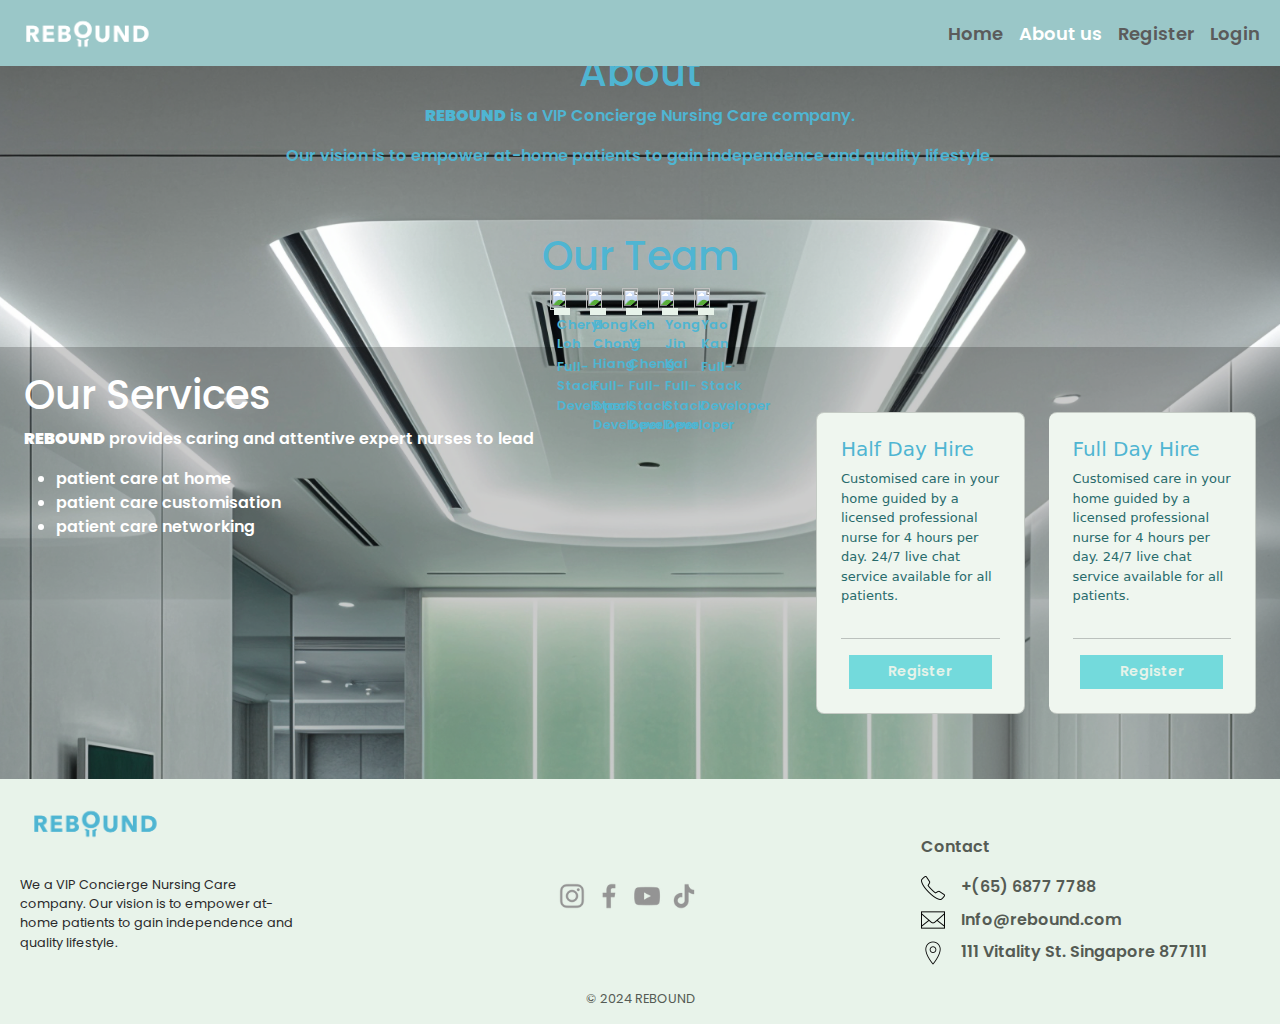
==== commit 25a2ae06: "merge from main" ====
--- a/aboutus.html
+++ b/aboutus.html
@@ -23,8 +23,8 @@
     <!-- start of offcanvas navigation -->
     <nav class="navbar navbar-default navbar-expand-sm fixed-top" style="width: 100%">
         <div class="container-fluid">
-            <a class="navbar-brand text-light" href="/index.html"><img src="/img/logo.svg" alt="logo"
-                    style="width: 40px; height: 40px; object-fit: cover" class="rounded-pill" />&nbsp;REBOUND</a>
+            <a class="navbar-brand text-light" href="/index.html"><img src="/img/navbar/rebound1w.png" alt="logo"
+                    style="width: 150px; height: 40px; object-fit: cover" class="rounded-pill" /></a>
             <button class="navbar-toggler" type="button" data-bs-toggle="offcanvas" data-bs-target="#offcanvasNavbar"
                 aria-controls="offcanvasNavbar" aria-label="Toggle navigation">
                 <span class="navbar-toggler-icon"></span>
@@ -141,7 +141,7 @@
         <div class="row py-3 pt-4 footer-top-section">
             <div class="row">
                 <div class="col-md-3 footer-image-section">
-                    <img src="/img/footer/logo-footer.svg" alt="logo" style="width: 40px; height: 40px; object-fit: cover" class="rounded-pill" />&nbsp;REBOUND>
+                    <img src="/img/footer/rebound1.png" alt="logo" style="width: 150px; height: 40px; object-fit: cover" class="rounded-pill" />
                     <p class="footer-description-section">We a VIP Concierge Nursing Care company. Our vision is to empower at-home patients to gain independence and quality lifestyle.
                     </p>
                 </div>
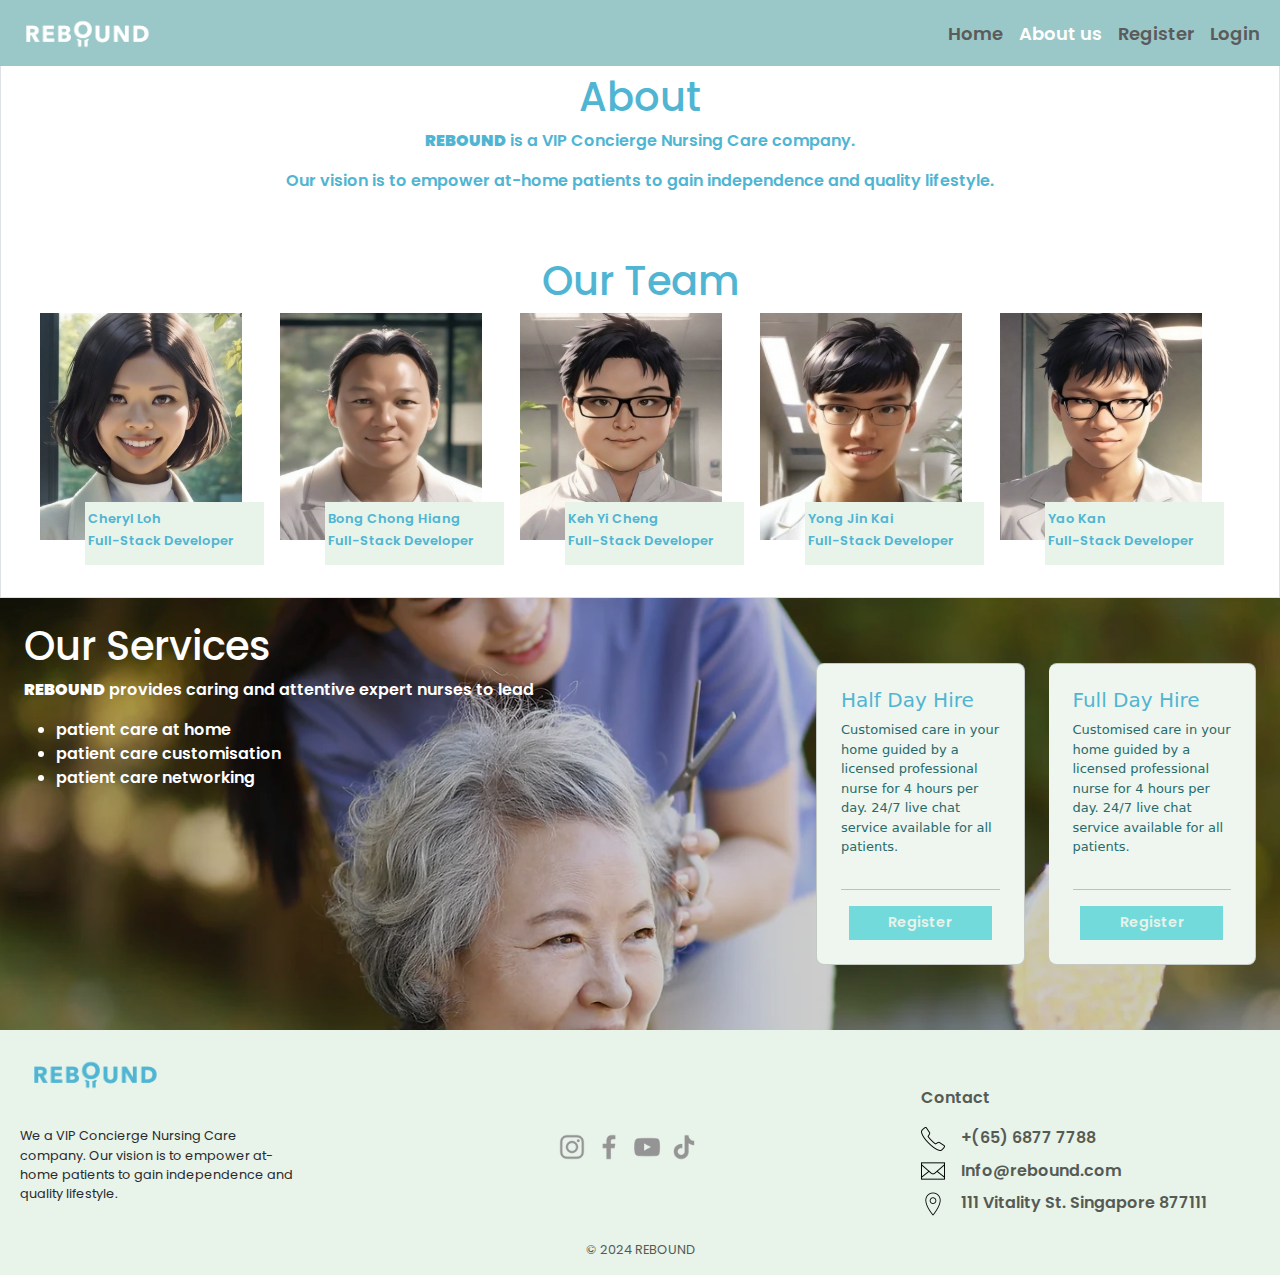
==== commit 4c554508: "Merge branch 'about' into dynamicprofile" ====
--- a/aboutus.html
+++ b/aboutus.html
@@ -1,25 +1,25 @@
 <!DOCTYPE html>
 <html lang="en">
+
 <head>
     <meta charset="UTF-8">
     <meta name="viewport" content="width=device-width, initial-scale=1.0">
     <title>About Us</title>
-    <link
-      href="https://cdn.jsdelivr.net/npm/bootstrap@5.3.3/dist/css/bootstrap.min.css"
-      rel="stylesheet"
-      integrity="sha384-QWTKZyjpPEjISv5WaRU9OFeRpok6YctnYmDr5pNlyT2bRjXh0JMhjY6hW+ALEwIH"
-      crossorigin="anonymous"
-    />
+    <link href="https://cdn.jsdelivr.net/npm/bootstrap@5.3.3/dist/css/bootstrap.min.css" rel="stylesheet"
+        integrity="sha384-QWTKZyjpPEjISv5WaRU9OFeRpok6YctnYmDr5pNlyT2bRjXh0JMhjY6hW+ALEwIH" crossorigin="anonymous" />
     <!-- Import fonts awesome stylesheet -->
-    <link rel="stylesheet" href="https://cdnjs.cloudflare.com/ajax/libs/font-awesome/6.6.0/css/all.min.css" integrity="sha512-Kc323vGBEqzTmouAECnVceyQqyqdsSiqLQISBL29aUW4U/M7pSPA/gEUZQqv1cwx4OnYxTxve5UMg5GT6L4JJg==" crossorigin="anonymous" referrerpolicy="no-referrer" />
+    <link rel="stylesheet" href="https://cdnjs.cloudflare.com/ajax/libs/font-awesome/6.6.0/css/all.min.css"
+        integrity="sha512-Kc323vGBEqzTmouAECnVceyQqyqdsSiqLQISBL29aUW4U/M7pSPA/gEUZQqv1cwx4OnYxTxve5UMg5GT6L4JJg=="
+        crossorigin="anonymous" referrerpolicy="no-referrer" />
     <!-- <link rel="stylesheet" href="../styles/index.css"> -->
-    <link rel="stylesheet" href="/styles/index.css">
+    <!-- <link rel="stylesheet" href="/styles/index.css"> -->
     <link rel="stylesheet" href="/styles/navbar.css">
     <link rel="stylesheet" href="/styles/footer.css">
     <link rel="stylesheet" href="styles/about.css">
 </head>
+
 <body>
-   
+
     <!-- start of offcanvas navigation -->
     <nav class="navbar navbar-default navbar-expand-sm fixed-top" style="width: 100%">
         <div class="container-fluid">
@@ -40,19 +40,18 @@
                 </div>
                 <div class="offcanvas-body bg-dark navbar-dark menu" id="navbarNav">
                     <div>
-                       <!-- dynamic navbar -->
-                    </div>   
-                                  
+                        <!-- dynamic navbar -->
+                    </div>
+
                 </div>
             </div>
         </div>
     </nav>
-    <!-- end of offcanvasnavigation -->
+    <!-- end of offcanvas navigation -->
 
-    <!-- remove this divider when insert relevant page -->
-    <!-- divider -->
-    <div class="about-container">
-        <div class="d-flex flex-column align-items-center about-text mx-5">
+    <!-- Start of About us section -->
+    <div class="about-container border">
+        <div class="d-flex flex-column align-items-center about-text mx-5 mt-4">
             <h1 class="mt-5">About</h1>
             <p class="poppins-semibold"><strong>REBOUND</strong> is a VIP Concierge Nursing Care company.</p>
             <p class="poppins-semibold">Our vision is to empower at-home patients to gain independence and quality
@@ -63,35 +62,35 @@
         </div>
         <div class="d-flex flex-wrap justify-content-center our-team-container ">
             <div class="position-relative img-container col-5 col-sm-5 col-md-auto">
-                <img src="Images/imgplaceholder.png" alt="">
+                <img src="img/profilepictures/Cheryl.jpg" alt="" class="img-cheryl">
                 <div class="our-team-text-container d-flex flex-column position-absolute bottom-0 end-0">
-                    <p class="name ">Cheryl Loh</p>
+                    <p class="name cheryl">Cheryl Loh</p>
                     <p class="job">Full-Stack Developer</p>
                 </div>
             </div>
             <div class="position-relative img-container col-5 col-sm-5 col-md-auto">
-                <img src="Images/imgplaceholder.png" alt="">
+                <img src="img/profilepictures/Bong.jpg" alt="">
                 <div class="our-team-text-container d-flex flex-column position-absolute bottom-0 end-0">
                     <p class="name">Bong Chong Hiang</p>
                     <p class="job">Full-Stack Developer</p>
                 </div>
             </div>
             <div class="position-relative img-container col-5 col-sm-5 col-md-auto">
-                <img src="Images/imgplaceholder.png" alt="">
+                <img src="img/profilepictures/K.jpg" alt="">
                 <div class="our-team-text-container d-flex flex-column position-absolute bottom-0 end-0">
                     <p class="name">Keh Yi Cheng</p>
                     <p class="job">Full-Stack Developer</p>
                 </div>
             </div>
             <div class="position-relative img-container col-5 col-sm-5 col-md-auto">
-                <img src="Images/imgplaceholder.png" alt="">
+                <img src="img/profilepictures/Kai.jpg" alt="" class="img-kai">
                 <div class="our-team-text-container d-flex flex-column position-absolute bottom-0 end-0">
                     <p class="name">Yong Jin Kai</p>
                     <p class="job">Full-Stack Developer</p>
                 </div>
             </div>
             <div class="position-relative img-container col-5 col-sm-5 col-md-auto">
-                <img src="Images/imgplaceholder.png" alt="">
+                <img src="img/profilepictures/YaoKan.jpg" alt="">
                 <div class="our-team-text-container d-flex flex-column position-absolute bottom-0 end-0">
                     <p class="name">Yao Kan</p>
                     <p class="job">Full-Stack Developer</p>
@@ -100,6 +99,7 @@
         </div>
     </div>
 
+    <!-- Start of Our services -->
     <div class="our-services-container d-flex justify-content-between">
         <div class="our-services-text">
             <h1 class="poppins-extralight">Our Services</h1>
@@ -135,8 +135,7 @@
     </div>
 
     <!-- start of footer -->
-
-    <footer class="col footer-section">
+        <footer class="col footer-section">
 
         <div class="row py-3 pt-4 footer-top-section">
             <div class="row">
@@ -167,29 +166,29 @@
             </div>   
         </div>
 
-        <div class="row footer-bottom-section">
-            <p>&copy; 2024 REBOUND</p>
-        </div>
+            <div class="row footer-bottom-section m-0">
+                <p>&copy; 2024 REBOUND</p>
+            </div>
+        </footer>
+    
+    <!-- External Custom Script -->
+    <script src="/scripts/Mock.js"></script> <!-- TODO: to remove in production env. -->
+    <script src="/scripts/const.js"></script>
 
-    </footer>
-
-    <!-- External Custom Script -->
-    <script src="/scripts/Mock.js"></script>  <!-- TODO: to remove in production env. --> 
-    <script src="/scripts/const.js"></script>
-    
     <script src="/scripts/auth.js"></script>
     <script src="/scripts/components/NavController.js"></script>
     <script src="/scripts/loader.js"></script>
-    
+    <script src="/scripts/navbar.js"></script>
+
     <script src="/scripts/boostrap-ftns.js"></script>
     <script src="/scripts/form-validate.js"></script>
 
     <!-- end of footer -->
 
-    <script 
-        src="https://cdn.jsdelivr.net/npm/bootstrap@5.3.3/dist/js/bootstrap.bundle.min.js"
+    <script src="https://cdn.jsdelivr.net/npm/bootstrap@5.3.3/dist/js/bootstrap.bundle.min.js"
         integrity="sha384-YvpcrYf0tY3lHB60NNkmXc5s9fDVZLESaAA55NDzOxhy9GkcIdslK1eN7N6jIeHz"
-        crossorigin="anonymous">
-    </script>
+        crossorigin="anonymous"></script>
+
 </body>
+
 </html>--- a/styles/about.css
+++ b/styles/about.css
@@ -18,17 +18,23 @@
   color: #4fb5d2;
   font-weight: bold;
   font-style: normal;
+  /* background-image: none !important; */
+  background-color: white;
 }
 
 .img-container {
   margin-bottom: 3rem;
   margin: 0rem 1rem 2rem 0rem;
-  
+  max-width: 14rem;
 }
 
 .img-container img {
   width: 90%;
   height: 90%;
+}
+
+.img-cheryl{
+  object-fit: cover;
 }
 
 .our-team-text-container {
@@ -50,7 +56,7 @@
 }
 
 .our-services-container {
-  background-image: url("../Images/About_background.webp");
+  background-image: url("../img/About_background.webp");
   background-repeat: no-repeat;
   background-size: cover;
   background-position: center;
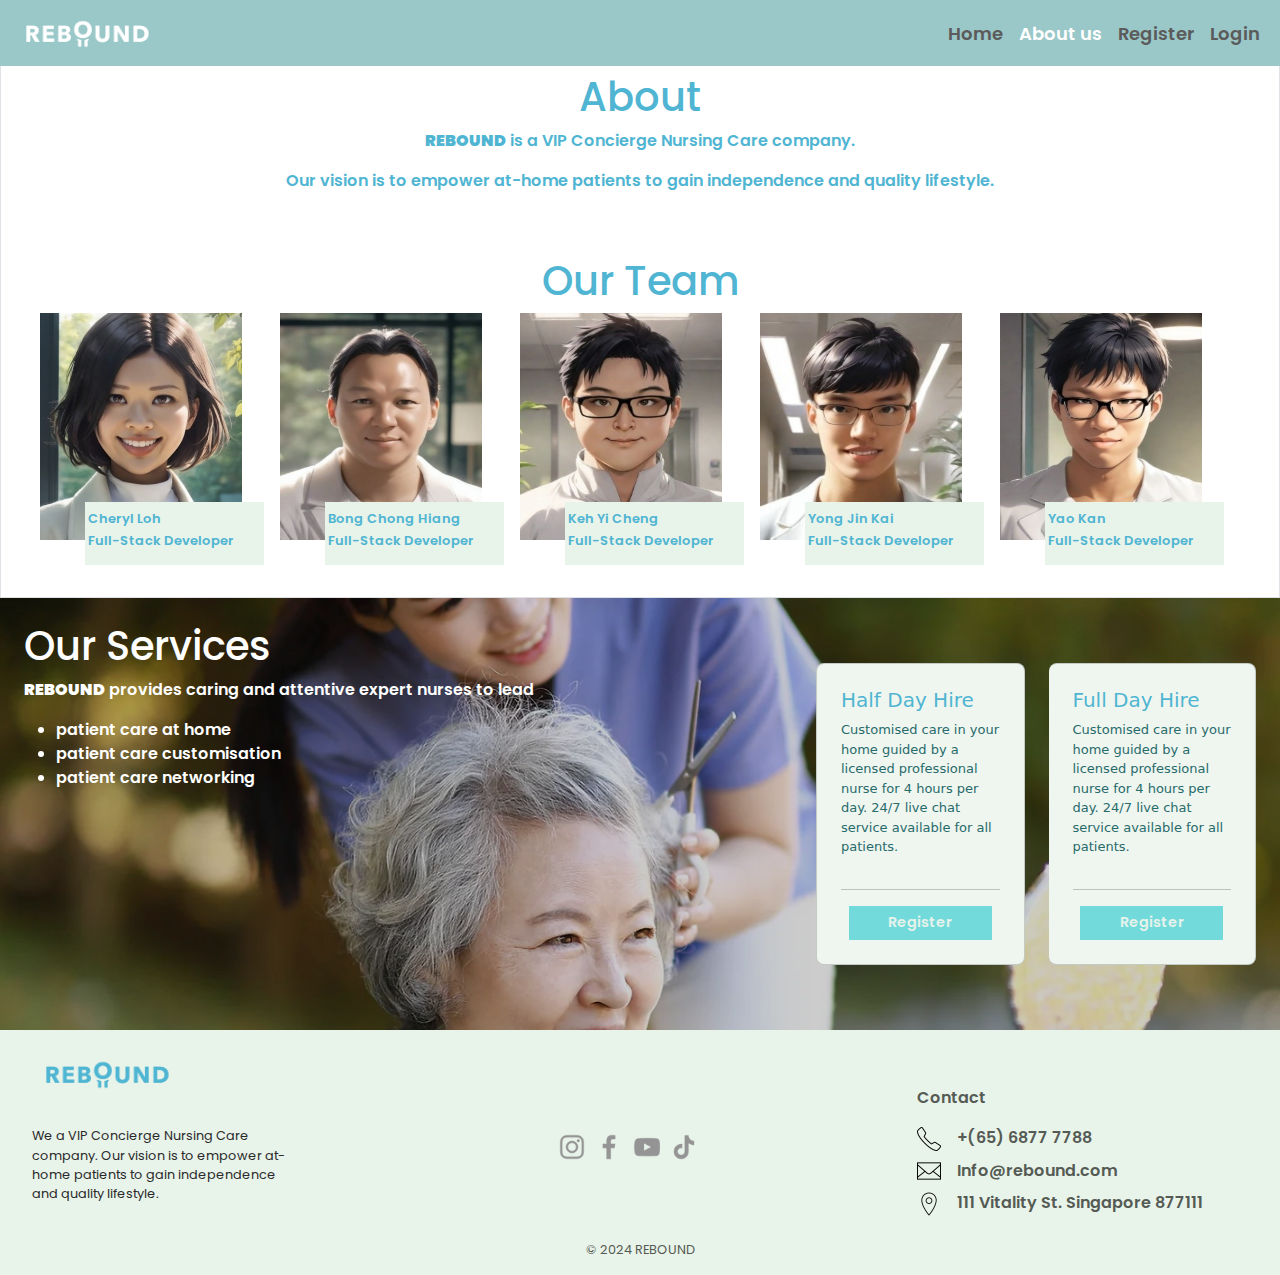
==== commit 313c03a6: "Merge branch 'main' into dynamicprofile" ====
--- a/aboutus.html
+++ b/aboutus.html
@@ -137,7 +137,7 @@
     <!-- start of footer -->
         <footer class="col footer-section">
 
-        <div class="row py-3 pt-4 footer-top-section">
+        <div class="row py-3 pt-4 footer-top-section m-0">
             <div class="row">
                 <div class="col-md-3 footer-image-section">
                     <img src="/img/footer/rebound1.png" alt="logo" style="width: 150px; height: 40px; object-fit: cover" class="rounded-pill" />
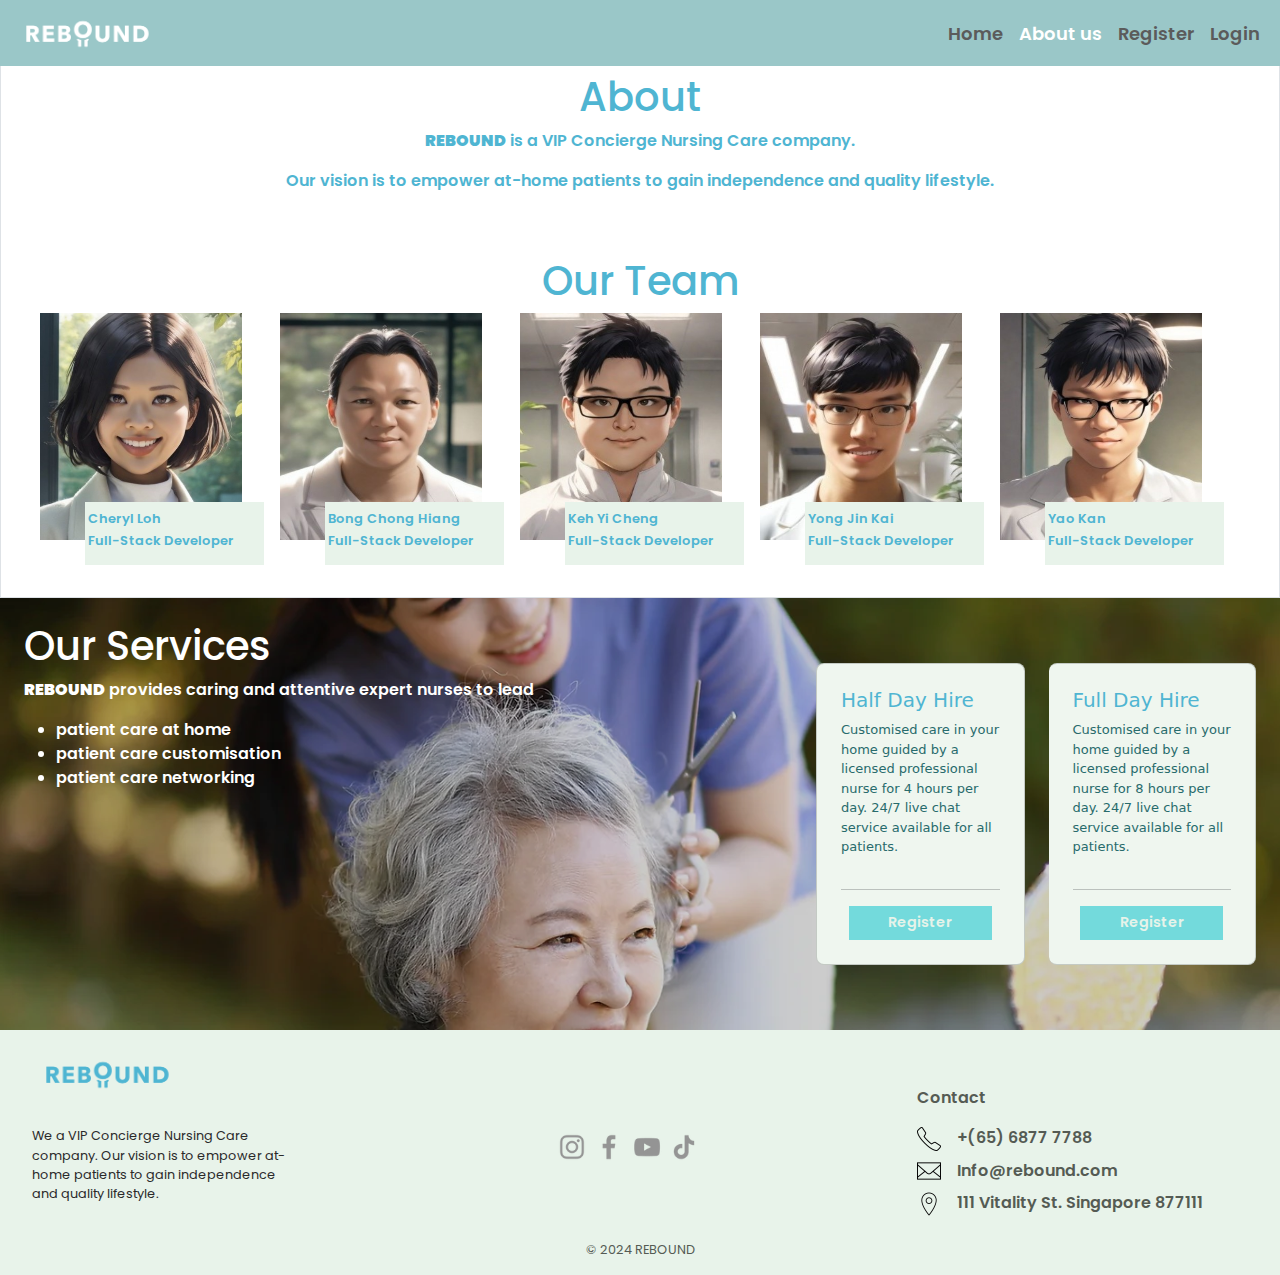
==== commit 27ee76c5: "update full day from 4 hours to 8 hours" ====
--- a/aboutus.html
+++ b/aboutus.html
@@ -12,7 +12,7 @@
         integrity="sha512-Kc323vGBEqzTmouAECnVceyQqyqdsSiqLQISBL29aUW4U/M7pSPA/gEUZQqv1cwx4OnYxTxve5UMg5GT6L4JJg=="
         crossorigin="anonymous" referrerpolicy="no-referrer" />
     <!-- <link rel="stylesheet" href="../styles/index.css"> -->
-    <!-- <link rel="stylesheet" href="/styles/index.css"> -->
+
     <link rel="stylesheet" href="/styles/navbar.css">
     <link rel="stylesheet" href="/styles/footer.css">
     <link rel="stylesheet" href="styles/about.css">
@@ -117,16 +117,16 @@
                     <p>Customised care in your home guided by a licensed professional nurse for 4 hours per day.
                         24/7 live chat service available for all patients.</p>
                     <hr>
-                    <a href="#" class="register-button container">
+                    <a href="register.html" class="register-button container">
                         <p class="text-center my-auto poppins-semibold">Register</p>
                     </a>
                 </div>
                 <div class="card rounded-3 package-card">
                     <h5 class="card-title">Full Day Hire</h5>
-                    <p>Customised care in your home guided by a licensed professional nurse for 4 hours per day.
+                    <p>Customised care in your home guided by a licensed professional nurse for 8 hours per day.
                         24/7 live chat service available for all patients.</p>
                     <hr>
-                    <a href="#" class="register-button container">
+                    <a href="register.html" class="register-button container">
                         <p class="text-center my-auto poppins-semibold">Register</p>
                     </a>
                 </div>
@@ -178,7 +178,6 @@
     <script src="/scripts/auth.js"></script>
     <script src="/scripts/components/NavController.js"></script>
     <script src="/scripts/loader.js"></script>
-    <script src="/scripts/navbar.js"></script>
 
     <script src="/scripts/boostrap-ftns.js"></script>
     <script src="/scripts/form-validate.js"></script>
